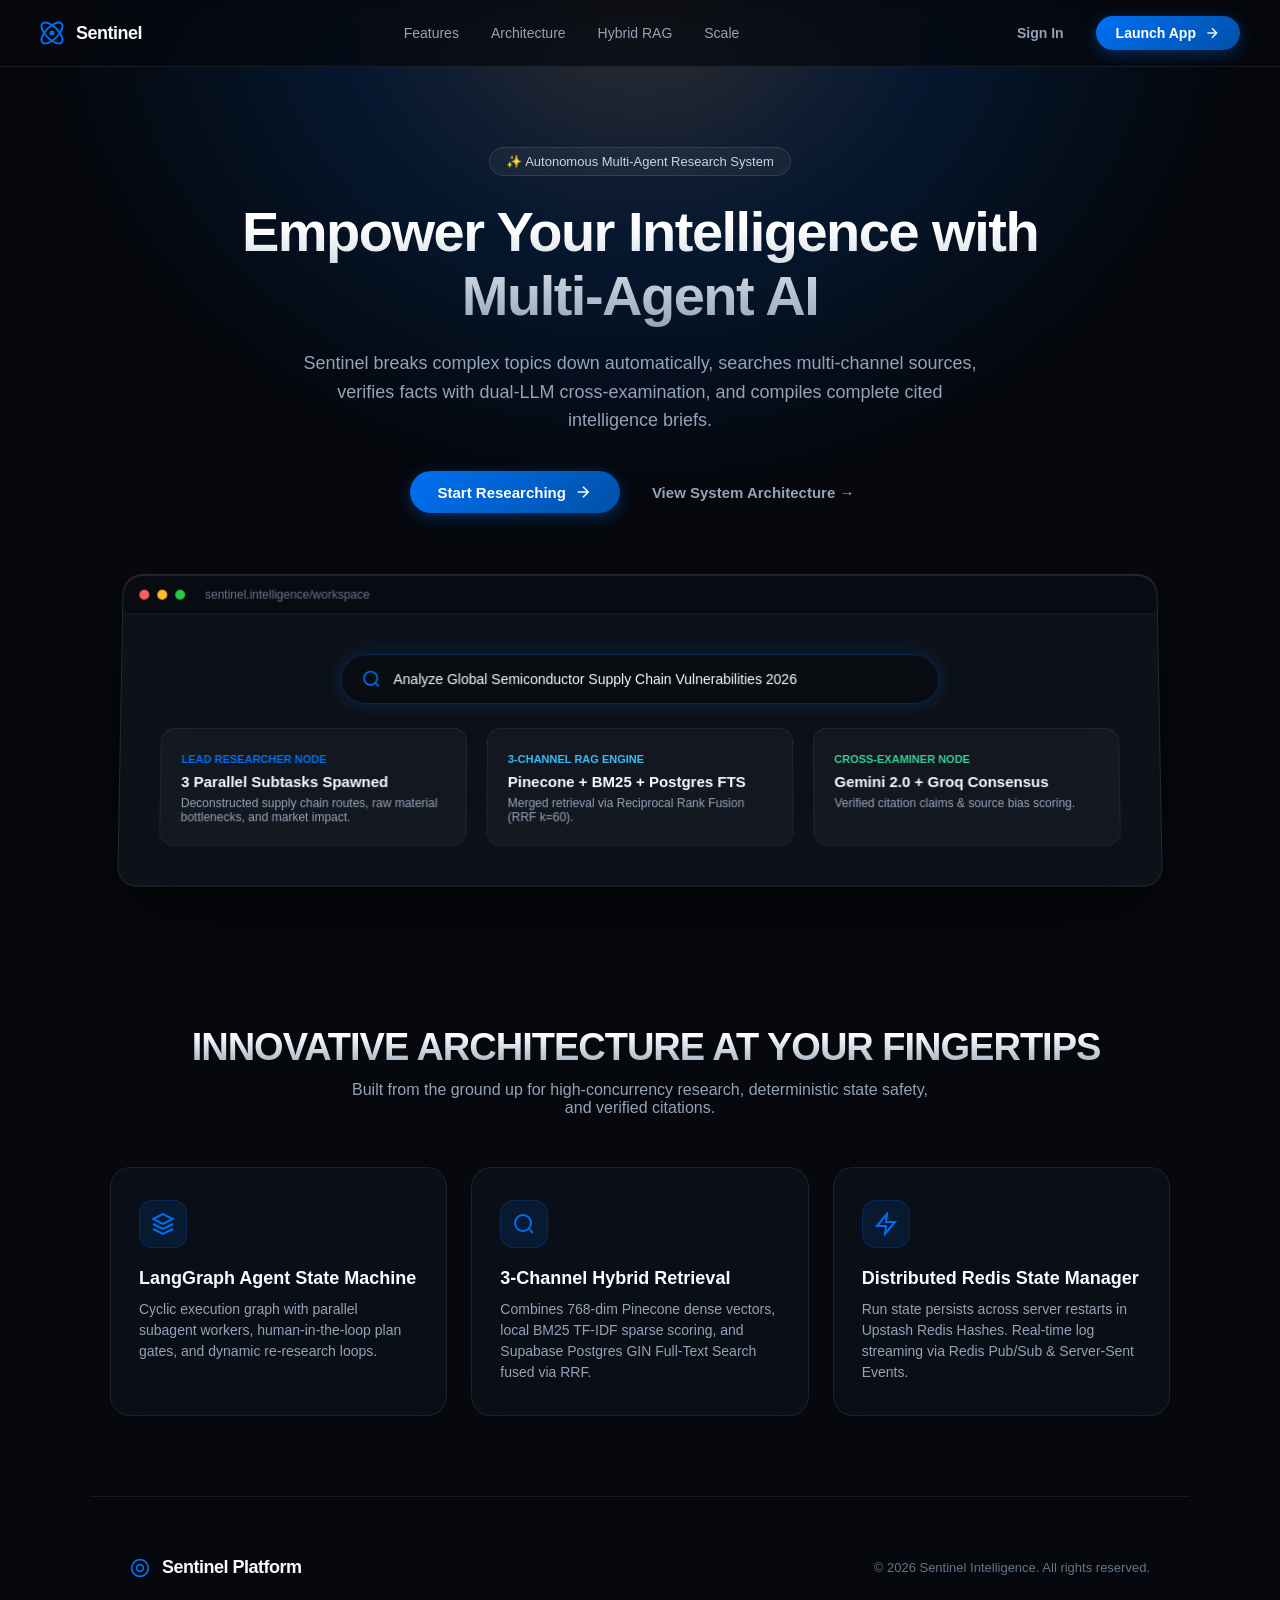
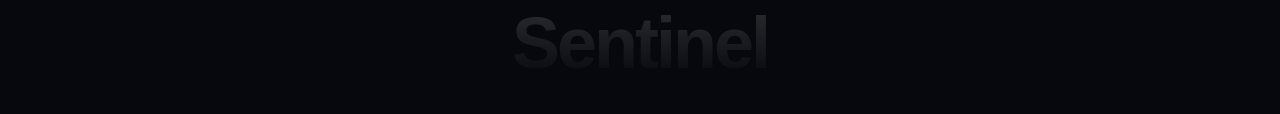
==== src/web/static/landing.html @ db92d1b7 "feat(landing): add separate landing page route /landing, ambient spotlight top beam, smooth metallic" ====
<!DOCTYPE html>
<html lang="en">
<head>
    <meta charset="UTF-8">
    <meta name="viewport" content="width=device-width, initial-scale=1.0">
    <title>Sentinel — Autonomous Multi-Agent Geopolitical Intelligence</title>
    <link rel="stylesheet" href="style.css?v=20">
    <link rel="icon" href="data:image/svg+xml,<svg xmlns=%22http://www.w3.org/2000/svg%22 viewBox=%220 0 100 100%22><text y=%22.9em%22 font-size=%2290%22>🛡️</text></svg>">
    <style>
        /* Landing Page Specific Spotlight & Layout Styles */
        .landing-body {
            overflow-y: auto !important;
            height: auto !important;
            min-height: 100vh;
            position: relative;
            background: #06080d;
        }

        body.light-theme.landing-body {
            background: #f8fafc;
        }

        /* Ambient Top Spotlight Light Beam */
        .top-spotlight {
            position: absolute;
            top: 0;
            left: 50%;
            transform: translateX(-50%);
            width: 100%;
            max-width: 1200px;
            height: 500px;
            background: radial-gradient(ellipse at 50% 0%, rgba(255, 255, 255, 0.16) 0%, rgba(0, 112, 243, 0.15) 35%, rgba(0, 0, 0, 0) 70%);
            pointer-events: none;
            z-index: 1;
            filter: blur(20px);
        }

        body.light-theme .top-spotlight {
            background: radial-gradient(ellipse at 50% 0%, rgba(0, 112, 243, 0.15) 0%, rgba(148, 163, 184, 0.2) 40%, rgba(255, 255, 255, 0) 70%);
        }

        .landing-nav {
            position: sticky;
            top: 0;
            width: 100%;
            z-index: 100;
            backdrop-filter: blur(20px);
            -webkit-backdrop-filter: blur(20px);
            background: rgba(6, 8, 13, 0.7);
            border-bottom: 1px solid rgba(255, 255, 255, 0.08);
            padding: 16px 40px;
            display: flex;
            align-items: center;
            justify-content: space-between;
        }

        body.light-theme .landing-nav {
            background: rgba(248, 250, 252, 0.8);
            border-bottom-color: rgba(226, 232, 240, 0.8);
        }

        .landing-nav-brand {
            display: flex;
            align-items: center;
            gap: 12px;
            text-decoration: none;
            color: #f8fafc;
            font-weight: 700;
            font-size: 18px;
            letter-spacing: -0.5px;
        }

        body.light-theme .landing-nav-brand {
            color: #0f172a;
        }

        .landing-nav-links {
            display: flex;
            align-items: center;
            gap: 32px;
            list-style: none;
        }

        .landing-nav-links a {
            color: #94a3b8;
            text-decoration: none;
            font-size: 14px;
            font-weight: 500;
            transition: color 0.2s ease;
        }

        .landing-nav-links a:hover {
            color: #f8fafc;
        }

        body.light-theme .landing-nav-links a {
            color: #64748b;
        }

        body.light-theme .landing-nav-links a:hover {
            color: #0f172a;
        }

        .landing-nav-actions {
            display: flex;
            align-items: center;
            gap: 16px;
        }

        .nav-btn-secondary {
            background: none;
            border: none;
            color: #94a3b8;
            font-size: 14px;
            font-weight: 600;
            cursor: pointer;
            padding: 8px 16px;
            transition: color 0.2s ease;
            text-decoration: none;
        }

        .nav-btn-secondary:hover {
            color: #ffffff;
        }

        .nav-btn-primary {
            background: linear-gradient(135deg, #0070f3 0%, #0051a8 100%);
            color: #ffffff;
            border: none;
            border-radius: 24px;
            padding: 9px 20px;
            font-size: 14px;
            font-weight: 600;
            cursor: pointer;
            text-decoration: none;
            box-shadow: 0 4px 16px rgba(0, 112, 243, 0.35);
            transition: transform 0.2s ease, box-shadow 0.2s ease;
            display: inline-flex;
            align-items: center;
            gap: 8px;
        }

        .nav-btn-primary:hover {
            transform: translateY(-1px);
            box-shadow: 0 6px 20px rgba(0, 112, 243, 0.45);
        }

        /* Hero Section */
        .hero-section {
            position: relative;
            z-index: 2;
            padding: 80px 20px 60px;
            max-width: 1100px;
            margin: 0 auto;
            text-align: center;
            display: flex;
            flex-direction: column;
            align-items: center;
        }

        .hero-badge {
            display: inline-flex;
            align-items: center;
            gap: 8px;
            padding: 6px 16px;
            border-radius: 20px;
            background: rgba(255, 255, 255, 0.05);
            border: 1px solid rgba(255, 255, 255, 0.1);
            color: #cbd5e1;
            font-size: 13px;
            font-weight: 500;
            margin-bottom: 24px;
            backdrop-filter: blur(10px);
        }

        body.light-theme .hero-badge {
            background: rgba(255, 255, 255, 0.8);
            border-color: rgba(226, 232, 240, 0.8);
            color: #475569;
            box-shadow: 0 4px 12px rgba(0, 0, 0, 0.04);
        }

        /* Smooth Metallic Gradient Heading */
        .hero-title {
            font-size: 56px;
            font-weight: 800;
            line-height: 1.15;
            letter-spacing: -1.5px;
            max-width: 900px;
            margin: 0 0 20px;
            background: linear-gradient(180deg, #FFFFFF 20%, #94A3B8 100%);
            -webkit-background-clip: text;
            -webkit-text-fill-color: transparent;
        }

        body.light-theme .hero-title {
            background: linear-gradient(180deg, #0F172A 0%, #475569 100%);
            -webkit-background-clip: text;
            -webkit-text-fill-color: transparent;
        }

        .hero-subtitle {
            font-size: 18px;
            color: #94a3b8;
            line-height: 1.6;
            max-width: 680px;
            margin: 0 0 36px;
            font-weight: 400;
        }

        body.light-theme .hero-subtitle {
            color: #64748b;
        }

        .hero-cta-group {
            display: flex;
            align-items: center;
            gap: 16px;
            margin-bottom: 60px;
        }

        /* Workspace Preview Container */
        .hero-preview-frame {
            width: 100%;
            max-width: 1040px;
            border-radius: 20px;
            background: rgba(13, 18, 28, 0.85);
            border: 1px solid rgba(255, 255, 255, 0.1);
            backdrop-filter: blur(30px);
            box-shadow: 0 30px 80px rgba(0, 0, 0, 0.8), inset 0 1px 0 rgba(255, 255, 255, 0.15);
            overflow: hidden;
            position: relative;
            transform: perspective(1000px) rotateX(2deg);
            transition: transform 0.5s ease;
        }

        .hero-preview-frame:hover {
            transform: perspective(1000px) rotateX(0deg);
        }

        body.light-theme .hero-preview-frame {
            background: #ffffff;
            border-color: rgba(226, 232, 240, 0.9);
            box-shadow: 0 30px 60px rgba(15, 23, 42, 0.08);
        }

        .frame-header-bar {
            height: 40px;
            background: rgba(0, 0, 0, 0.3);
            border-bottom: 1px solid rgba(255, 255, 255, 0.08);
            display: flex;
            align-items: center;
            padding: 0 16px;
            gap: 8px;
        }

        .frame-dot {
            width: 10px;
            height: 10px;
            border-radius: 50%;
        }
        .dot-red { background: #ff5f56; }
        .dot-yellow { background: #ffbd2e; }
        .dot-green { background: #27c93f; }

        .frame-body {
            padding: 40px;
            display: flex;
            flex-direction: column;
            align-items: center;
            gap: 24px;
        }

        .mockup-grid {
            display: grid;
            grid-template-columns: repeat(auto-fit, minmax(280px, 1fr));
            gap: 20px;
            width: 100%;
        }

        /* Features Section */
        .features-section {
            max-width: 1100px;
            margin: 80px auto;
            padding: 0 20px;
        }

        .section-header {
            text-align: center;
            margin-bottom: 50px;
        }

        .section-title {
            font-size: 38px;
            font-weight: 700;
            letter-spacing: -1px;
            margin-bottom: 12px;
            background: linear-gradient(180deg, #FFFFFF 20%, #94A3B8 100%);
            -webkit-background-clip: text;
            -webkit-text-fill-color: transparent;
        }

        body.light-theme .section-title {
            background: linear-gradient(180deg, #0F172A 0%, #475569 100%);
            -webkit-background-clip: text;
            -webkit-text-fill-color: transparent;
        }

        .section-subtitle {
            font-size: 16px;
            color: #94a3b8;
            max-width: 600px;
            margin: 0 auto;
        }

        body.light-theme .section-subtitle {
            color: #64748b;
        }

        .features-grid {
            display: grid;
            grid-template-columns: repeat(3, 1fr);
            gap: 24px;
        }

        .feature-card {
            background: rgba(13, 18, 28, 0.7);
            border: 1px solid rgba(255, 255, 255, 0.08);
            border-radius: 20px;
            padding: 32px 28px;
            backdrop-filter: blur(20px);
            transition: transform 0.3s ease, border-color 0.3s ease, box-shadow 0.3s ease;
        }

        .feature-card:hover {
            transform: translateY(-4px);
            border-color: rgba(0, 112, 243, 0.3);
            box-shadow: 0 12px 32px rgba(0, 0, 0, 0.4);
        }

        body.light-theme .feature-card {
            background: #ffffff;
            border-color: #e2e8f0;
            box-shadow: 0 8px 24px rgba(15, 23, 42, 0.04);
        }

        body.light-theme .feature-card:hover {
            border-color: #0070f3;
            box-shadow: 0 12px 32px rgba(0, 112, 243, 0.08);
        }

        .feature-icon {
            width: 48px;
            height: 48px;
            border-radius: 14px;
            background: rgba(0, 112, 243, 0.12);
            color: #0070f3;
            display: flex;
            align-items: center;
            justify-content: center;
            margin-bottom: 20px;
            border: 1px solid rgba(0, 112, 243, 0.2);
        }

        .feature-card-title {
            font-size: 18px;
            font-weight: 700;
            color: #f8fafc;
            margin-bottom: 10px;
        }

        body.light-theme .feature-card-title {
            color: #0f172a;
        }

        .feature-card-desc {
            font-size: 14px;
            color: #94a3b8;
            line-height: 1.5;
        }

        body.light-theme .feature-card-desc {
            color: #64748b;
        }

        /* Footer */
        .landing-footer {
            border-top: 1px solid rgba(255, 255, 255, 0.08);
            padding: 60px 40px 30px;
            max-width: 1100px;
            margin: 60px auto 0;
            display: flex;
            flex-direction: column;
            align-items: center;
            gap: 24px;
        }

        body.light-theme .landing-footer {
            border-top-color: #e2e8f0;
        }

        .footer-watermark {
            font-size: 72px;
            font-weight: 900;
            letter-spacing: -3px;
            opacity: 0.15;
            background: linear-gradient(180deg, #FFFFFF 0%, rgba(255, 255, 255, 0) 100%);
            -webkit-background-clip: text;
            -webkit-text-fill-color: transparent;
            user-select: none;
        }

        body.light-theme .footer-watermark {
            background: linear-gradient(180deg, #0F172A 0%, rgba(15, 23, 42, 0) 100%);
            -webkit-background-clip: text;
            -webkit-text-fill-color: transparent;
        }

        @media (max-width: 768px) {
            .landing-nav { padding: 16px 20px; }
            .landing-nav-links { display: none; }
            .hero-title { font-size: 36px; }
            .features-grid { grid-template-columns: 1fr; }
        }
    </style>
</head>
<body class="landing-body">
    <!-- Ambient Overhead Spotlight Beam -->
    <div class="top-spotlight"></div>

    <!-- Navigation Header -->
    <nav class="landing-nav">
        <a href="/landing" class="landing-nav-brand">
            <svg width="24" height="24" viewBox="0 0 24 24" fill="none" stroke="#0070f3" stroke-width="2">
                <ellipse cx="12" cy="12" rx="13.51" ry="6.14" transform="translate(-4.97 12) rotate(-45)"></ellipse>
                <ellipse cx="12" cy="12" rx="6.14" ry="13.51" transform="translate(-4.97 12) rotate(-45)"></ellipse>
                <circle cx="12" cy="12" r="1.5" fill="#0070f3"></circle>
            </svg>
            <span>Sentinel</span>
        </a>

        <ul class="landing-nav-links">
            <li><a href="#features">Features</a></li>
            <li><a href="#architecture">Architecture</a></li>
            <li><a href="#rag">Hybrid RAG</a></li>
            <li><a href="#scaling">Scale</a></li>
        </ul>

        <div class="landing-nav-actions">
            <a href="/app" class="nav-btn-secondary">Sign In</a>
            <a href="/app" class="nav-btn-primary">
                <span>Launch App</span>
                <svg width="16" height="16" viewBox="0 0 24 24" fill="none" stroke="currentColor" stroke-width="2">
                    <line x1="5" y1="12" x2="19" y2="12"></line>
                    <polyline points="12 5 19 12 12 19"></polyline>
                </svg>
            </a>
        </div>
    </nav>

    <!-- Hero Section -->
    <section class="hero-section">
        <div class="hero-badge">
            <span>✨ Autonomous Multi-Agent Research System</span>
        </div>

        <h1 class="hero-title">Empower Your Intelligence with Multi-Agent AI</h1>

        <p class="hero-subtitle">
            Sentinel breaks complex topics down automatically, searches multi-channel sources, verifies facts with dual-LLM cross-examination, and compiles complete cited intelligence briefs.
        </p>

        <div class="hero-cta-group">
            <a href="/app" class="nav-btn-primary" style="padding: 12px 28px; font-size: 15px;">
                <span>Start Researching</span>
                <svg width="18" height="18" viewBox="0 0 24 24" fill="none" stroke="currentColor" stroke-width="2">
                    <line x1="5" y1="12" x2="19" y2="12"></line>
                    <polyline points="12 5 19 12 12 19"></polyline>
                </svg>
            </a>
            <a href="#architecture" class="nav-btn-secondary" style="font-size: 15px;">View System Architecture →</a>
        </div>

        <!-- Product Preview Frame -->
        <div class="hero-preview-frame">
            <div class="frame-header-bar">
                <div class="frame-dot dot-red"></div>
                <div class="frame-dot dot-yellow"></div>
                <div class="frame-dot dot-green"></div>
                <span style="margin-left: 12px; font-size: 12px; color: #64748b;">sentinel.intelligence/workspace</span>
            </div>
            <div class="frame-body">
                <div style="display: flex; align-items: center; gap: 12px; max-width: 600px; width: 100%; padding: 14px 20px; background: rgba(8, 10, 15, 0.8); border: 1px solid rgba(0, 112, 243, 0.3); border-radius: 30px; box-shadow: 0 0 20px rgba(0, 112, 243, 0.2);">
                    <svg width="20" height="20" viewBox="0 0 24 24" fill="none" stroke="#0070f3" stroke-width="2"><circle cx="11" cy="11" r="8"></circle><line x1="21" y1="21" x2="16.65" y2="16.65"></line></svg>
                    <span style="font-size: 14px; color: #f8fafc; font-weight: 500;">Analyze Global Semiconductor Supply Chain Vulnerabilities 2026</span>
                </div>
                <div class="mockup-grid">
                    <div style="padding: 20px; background: rgba(255, 255, 255, 0.03); border: 1px solid rgba(255, 255, 255, 0.06); border-radius: 14px; text-align: left;">
                        <span style="font-size: 11px; color: #0070f3; font-weight: 700; text-transform: uppercase;">Lead Researcher Node</span>
                        <h4 style="font-size: 15px; color: #f8fafc; margin: 6px 0;">3 Parallel Subtasks Spawned</h4>
                        <p style="font-size: 12px; color: #94a3b8; margin: 0;">Deconstructed supply chain routes, raw material bottlenecks, and market impact.</p>
                    </div>
                    <div style="padding: 20px; background: rgba(255, 255, 255, 0.03); border: 1px solid rgba(255, 255, 255, 0.06); border-radius: 14px; text-align: left;">
                        <span style="font-size: 11px; color: #38bdf8; font-weight: 700; text-transform: uppercase;">3-Channel RAG Engine</span>
                        <h4 style="font-size: 15px; color: #f8fafc; margin: 6px 0;">Pinecone + BM25 + Postgres FTS</h4>
                        <p style="font-size: 12px; color: #94a3b8; margin: 0;">Merged retrieval via Reciprocal Rank Fusion (RRF k=60).</p>
                    </div>
                    <div style="padding: 20px; background: rgba(255, 255, 255, 0.03); border: 1px solid rgba(255, 255, 255, 0.06); border-radius: 14px; text-align: left;">
                        <span style="font-size: 11px; color: #34d399; font-weight: 700; text-transform: uppercase;">Cross-Examiner Node</span>
                        <h4 style="font-size: 15px; color: #f8fafc; margin: 6px 0;">Gemini 2.0 + Groq Consensus</h4>
                        <p style="font-size: 12px; color: #94a3b8; margin: 0;">Verified citation claims & source bias scoring.</p>
                    </div>
                </div>
            </div>
        </div>
    </section>

    <!-- Features Section -->
    <section id="features" class="features-section">
        <div class="section-header">
            <h2 class="section-title">Innovative Architecture at Your Fingertips</h2>
            <p class="section-subtitle">Built from the ground up for high-concurrency research, deterministic state safety, and verified citations.</p>
        </div>

        <div class="features-grid">
            <div class="feature-card">
                <div class="feature-icon">
                    <svg width="24" height="24" viewBox="0 0 24 24" fill="none" stroke="currentColor" stroke-width="2"><path d="M12 2L2 7l10 5 10-5-10-5zM2 17l10 5 10-5M2 12l10 5 10-5"></path></svg>
                </div>
                <h3 class="feature-card-title">LangGraph Agent State Machine</h3>
                <p class="feature-card-desc">Cyclic execution graph with parallel subagent workers, human-in-the-loop plan gates, and dynamic re-research loops.</p>
            </div>

            <div class="feature-card">
                <div class="feature-icon">
                    <svg width="24" height="24" viewBox="0 0 24 24" fill="none" stroke="currentColor" stroke-width="2"><circle cx="11" cy="11" r="8"></circle><line x1="21" y1="21" x2="16.65" y2="16.65"></line></svg>
                </div>
                <h3 class="feature-card-title">3-Channel Hybrid Retrieval</h3>
                <p class="feature-card-desc">Combines 768-dim Pinecone dense vectors, local BM25 TF-IDF sparse scoring, and Supabase Postgres GIN Full-Text Search fused via RRF.</p>
            </div>

            <div class="feature-card">
                <div class="feature-icon">
                    <svg width="24" height="24" viewBox="0 0 24 24" fill="none" stroke="currentColor" stroke-width="2"><path d="M13 2L3 14h9l-1 8 10-12h-9l1-8z"></path></svg>
                </div>
                <h3 class="feature-card-title">Distributed Redis State Manager</h3>
                <p class="feature-card-desc">Run state persists across server restarts in Upstash Redis Hashes. Real-time log streaming via Redis Pub/Sub & Server-Sent Events.</p>
            </div>
        </div>
    </section>

    <!-- Footer -->
    <footer class="landing-footer">
        <div style="display: flex; align-items: center; justify-content: space-between; width: 100%;">
            <a href="/landing" class="landing-nav-brand">
                <svg width="20" height="20" viewBox="0 0 24 24" fill="none" stroke="#0070f3" stroke-width="2"><circle cx="12" cy="12" r="10"></circle><circle cx="12" cy="12" r="4"></circle></svg>
                <span>Sentinel Platform</span>
            </a>
            <span style="font-size: 13px; color: #64748b;">© 2026 Sentinel Intelligence. All rights reserved.</span>
        </div>
        <div class="footer-watermark">Sentinel</div>
    </footer>
</body>
</html>
---- src/web/static/style.css ----
@import url('Fonts/WEB/css/quicksand.css');

/* Stark OLED Gemini Deep Research CSS System (Sentinel Blue Theme) */
:root {
    --bg-black: #060911;
    --bg-sidebar: #0b101c;
    --bg-card: rgba(13, 18, 28, 0.85);
    --bg-card-hover: rgba(22, 32, 48, 0.85);
    --bg-panel: rgba(13, 18, 28, 0.85);
    --border-main: rgba(255, 255, 255, 0.08);
    --border-card: rgba(255, 255, 255, 0.08);
    
    --text-primary: #f8fafc;
    --text-secondary: #cbd5e1;
    --text-muted: #8E918F;
    --text-link: #0070f3;
    
    --gemini-blue: #0070f3;
    --gemini-purple: #888888;
    --gemini-red: #ee0000;
    
    --font-sans: 'Inter', -apple-system, BlinkMacSystemFont, "Segoe UI", Roboto, sans-serif;
    --font-quicksand: 'Quicksand-Variable', var(--font-sans);
    --font-mono: 'Fira Code', 'JetBrains Mono', ui-monospace, monospace;
}

body.light-theme {
    --bg-black: #f8fafc;
    --bg-sidebar: #f1f5f9;
    --bg-card: #ffffff;
    --bg-card-hover: #f8fafc;
    --bg-panel: #ffffff;
    --border-main: #e2e8f0;
    --border-card: #e2e8f0;
    
    --text-primary: #0f172a;
    --text-secondary: #334155;
    --text-muted: #64748b;
    --text-link: #0070f3;
    
    --gemini-blue: #0070f3;
    --gemini-purple: #71717a;
    --gemini-red: #ee0000;
}

/* Reset and Hiding Scrollbars */
* {
    box-sizing: border-box;
    margin: 0;
    padding: 0;
}

/* Custom sleek scrollbar style */
::-webkit-scrollbar {
    width: 3px;
    height: 3px;
}
::-webkit-scrollbar-track {
    background: transparent;
}
::-webkit-scrollbar-thumb {
    background: rgba(255, 255, 255, 0.12);
    border-radius: 1.5px;
    transition: background 0.2s ease;
}
::-webkit-scrollbar-thumb:hover {
    background: rgba(255, 255, 255, 0.25);
}

html {
    height: 100%;
    height: -webkit-fill-available;
    margin: 0;
    padding: 0;
}

body {
    background: radial-gradient(circle at 50% 30%, #0b111e 0%, #050811 60%, #020307 100%);
    color: var(--text-primary);
    font-family: var(--font-sans);
    -webkit-font-smoothing: antialiased;
    overflow: hidden;
    height: 100%;
    height: -webkit-fill-available;
    height: 100dvh;
}

body.light-theme {
    background: radial-gradient(circle at 50% 30%, #eff6ff 0%, #dbeafe 100%);
}

/* App Wrapper Grid */
.app-container {
    display: flex;
    width: 100vw;
    width: 100dvw;
    height: 100vh;
    height: 100dvh;
    position: relative;
    background: transparent;
    overflow: hidden;
}

/* ──────────────────────────────────────────────────────── */
/* 1. Sidebar Styles (Left) */
/* ──────────────────────────────────────────────────────── */
.sidebar {
    width: 280px;
    background-color: var(--bg-sidebar);
    border-right: 1px solid var(--border-main);
    display: flex;
    flex-direction: column;
    flex-shrink: 0;
    height: 100%;
    z-index: 105;
    transition: width 0.3s cubic-bezier(0.2, 0.8, 0.2, 1), border-right 0.3s cubic-bezier(0.2, 0.8, 0.2, 1), opacity 0.3s cubic-bezier(0.2, 0.8, 0.2, 1);
}

.sidebar.collapsed {
    width: 68px !important;
    opacity: 1 !important;
    pointer-events: auto !important;
    overflow: visible !important;
}

.sidebar.collapsed .brand-name {
    display: none !important;
}

.sidebar.collapsed #sidebar-close-btn {
    display: none !important;
}

.sidebar.collapsed .sidebar-header {
    justify-content: center;
    padding: 0;
}

.sidebar.collapsed .sidebar-nav {
    margin: auto 0;
    padding: 12px 0;
    align-items: center;
    display: flex;
    flex-direction: column;
    gap: 16px;
}

.sidebar.collapsed .nav-btn {
    width: 40px;
    height: 40px;
    padding: 0;
    justify-content: center;
    border-radius: 50%;
}

.sidebar.collapsed .nav-btn span {
    display: none !important;
}

.sidebar:not(.collapsed) #recents-nav-btn,
.sidebar:not(.collapsed) #researches-nav-btn {
    display: none !important;
}

.sidebar.collapsed .sidebar-recent-wrapper,
.sidebar.collapsed .sidebar-section,
.sidebar.collapsed .recent-section,
.sidebar.collapsed .researches-section,
.sidebar.collapsed .new-notebook-btn {
    display: none !important;
}

.sidebar.collapsed .sidebar-footer {
    flex-direction: column;
    gap: 16px;
    padding: 16px 0;
    align-items: center;
}

.sidebar.collapsed .user-profile .username {
    display: none !important;
}

.sidebar.collapsed .user-profile {
    justify-content: center;
}

.sidebar-header {
    height: 60px;
    padding: 0 16px;
    display: flex;
    align-items: center;
    justify-content: space-between;
    flex-shrink: 0;
}

.brand {
    display: flex;
    align-items: center;
    gap: 10px;
}

/* Sidebar toggle logo-swapping in collapsed state */
.brand-logo-container {
    position: relative;
    width: 28px;
    height: 28px;
    display: flex;
    align-items: center;
    justify-content: center;
    cursor: pointer;
    border-radius: 6px;
    transition: all 0.2s ease;
}

.brand-logo-container .sidebar-toggle-icon {
    position: absolute;
    opacity: 0;
    transition: opacity 0.2s ease;
    color: var(--text-muted);
}

.brand-logo-container:hover {
    background-color: var(--bg-card-hover);
}

/* Hover effect to show the toggle icon on hover in collapsed mode */
.sidebar.collapsed .brand-logo-container:hover .brand-logo {
    opacity: 0;
}
.sidebar.collapsed .brand-logo-container:hover .sidebar-toggle-icon {
    opacity: 1;
    color: var(--text-primary);
}

/* Hide toggle icon in expanded mode by default */
.sidebar:not(.collapsed) .sidebar-toggle-icon {
    display: none;
}

.brand-star {
    animation: star-glow 4s ease-in-out infinite;
}

@keyframes star-glow {
    0%, 100% { opacity: 0.8; transform: scale(1); }
    50% { opacity: 1; transform: scale(1.1); }
}

.brand-name {
    font-size: 18px;
    font-weight: 500;
    color: var(--text-primary);
    letter-spacing: -0.5px;
}

.logo-badge {
    font-family: var(--font-mono);
    font-size: 9px;
    background-color: #222;
    color: var(--text-muted);
    padding: 1px 4px;
    border-radius: 4px;
    margin-left: 4px;
}

.icon-btn {
    background: transparent;
    border: none;
    color: var(--text-muted);
    cursor: pointer;
    width: 32px;
    height: 32px;
    border-radius: 50%;
    display: flex;
    align-items: center;
    justify-content: center;
    transition: all 0.2s;
}

.icon-btn:hover {
    color: var(--text-primary);
    background-color: var(--bg-card-hover);
}

.sidebar-nav {
    padding: 12px 8px;
    display: flex;
    flex-direction: column;
    gap: 4px;
    flex-shrink: 0;
}

.nav-btn {
    display: flex;
    align-items: center;
    gap: 12px;
    padding: 10px 14px;
    border-radius: 8px;
    background: transparent;
    border: 1px solid transparent;
    color: var(--text-secondary);
    font-family: var(--font-sans);
    font-size: 15px;
    font-weight: 500;
    cursor: pointer;
    width: 100%;
    text-align: left;
    transition: all 0.2s ease;
}

.nav-btn:hover {
    background-color: var(--bg-card-hover);
    color: var(--text-primary);
}

.nav-btn.active {
    background-color: var(--bg-card);
    /* border: 1px solid var(--border-card); */
    color: var(--text-primary);
}

#new-research-nav:hover {
    background-color: var(--bg-card-hover);
}

.sidebar-recent-wrapper {
    position: relative;
    flex-grow: 1;
    display: flex;
    flex-direction: column;
    min-height: 0;
}

.recent-top-gradient {
    position: absolute;
    top: 0;
    left: 0;
    right: 0;
    height: 15px;
    background: linear-gradient(180deg, var(--bg-sidebar) 0%, transparent 100%);
    pointer-events: none;
    z-index: 10;
}

.recent-bottom-gradient {
    position: absolute;
    bottom: 0;
    left: 0;
    right: 0;
    height: 15px;
    background: linear-gradient(0deg, var(--bg-sidebar) 0%, transparent 100%);
    pointer-events: none;
    z-index: 10;
}

.sidebar-section {
    flex-grow: 1;
    overflow-y: auto;
    padding: 16px 8px;
    display: flex;
    flex-direction: column;
}

.section-title {
    font-size: 12px;
    font-weight: 500;
    color: var(--text-muted);
    padding-left: 12px;
    margin-bottom: 8px;
    text-transform: uppercase;
    letter-spacing: 0.5px;
}

.recent-list {
    display: flex;
    flex-direction: column;
    gap: 3px;
}

.recent-item {
    padding: 6px 12px;
    border-radius: 8px;
    font-size: 14px;
    color: var(--text-secondary);
    cursor: pointer;
    display: flex;
    align-items: center;
    justify-content: space-between;
    gap: 8px;
    transition: all 0.2s;
    position: relative;
}

.recent-item:hover {
    background-color: var(--bg-card-hover) !important;
    color: var(--text-primary);
}

.recent-item.active {
    background-color: var(--bg-card-hover) !important;
    color: var(--text-primary);
}

.recent-item.active::before {
    content: '';
    position: absolute;
    left: 0;
    top: 6px;
    bottom: 6px;
    width: 3px;
    background-color: var(--gemini-blue);
    border-radius: 0 2px 2px 0;
}

.recent-item-title {
    flex-grow: 1;
    white-space: nowrap;
    overflow: hidden;
    text-overflow: ellipsis;
}

.recent-options-wrapper {
    position: relative;
    display: flex;
    align-items: center;
    flex-shrink: 0;
}

.recent-options-btn {
    background: transparent;
    border: none;
    color: var(--text-muted);
    cursor: pointer;
    width: 20px;
    height: 20px;
    border-radius: 4px;
    display: flex;
    align-items: center;
    justify-content: center;
    opacity: 0;
    transition: all 0.2s;
    padding: 0;
}

.recent-item:hover .recent-options-btn,
.recent-options-btn.active {
    opacity: 1;
}

.recent-options-btn:hover {
    color: var(--text-primary);
    background-color: var(--bg-card-hover);
}

.recent-options-menu {
    position: absolute;
    top: 100%;
    right: 0;
    margin-top: 4px;
    background-color: var(--bg-sidebar);
    border: 1px solid var(--border-card);
    border-radius: 6px;
    width: 110px;
    z-index: 180;
    box-shadow: 0 5px 15px rgba(0,0,0,0.3);
    display: flex;
    flex-direction: column;
    padding: 4px 0;
}

.recent-options-menu.hidden {
    display: none !important;
}

.recent-options-item {
    padding: 6px 10px;
    font-size: 12px;
    color: var(--text-secondary);
    cursor: pointer;
    display: flex;
    align-items: center;
    gap: 6px;
    font-family: var(--font-sans);
    transition: all 0.15s ease;
}

.recent-options-item:hover {
    background-color: var(--bg-card-hover);
    color: var(--text-primary);
}

.recent-options-item.delete-opt {
    color: #e2566c;
}

.recent-options-item.delete-opt:hover {
    background-color: rgba(226, 86, 108, 0.1);
    color: #e2566c;
}

.recent-item.loading {
    color: var(--text-muted);
    font-style: italic;
    cursor: default;
}

.recent-item.loading:hover {
    background: transparent;
}

.sidebar-footer {
    padding: 12px;
    border-top: 1px solid var(--border-main);
    display: flex;
    align-items: center;
    justify-content: space-between;
    background-color: transparent;
    flex-shrink: 0;
}

.user-profile {
    display: flex;
    align-items: center;
    gap: 10px;
}

.avatar {
    width: 32px;
    height: 32px;
    border-radius: 50%;
    background: var(--bg-card-hover);
    border: 1px solid var(--border-card);
    color: var(--text-primary);
    font-weight: 600;
    font-size: 12px;
    display: flex;
    align-items: center;
    justify-content: center;
}

.username {
    font-size: 13px;
    font-weight: 500;
    color: var(--text-primary);
}

/* ──────────────────────────────────────────────────────── */
/* 2. Main Chat Workspace Area */
/* ──────────────────────────────────────────────────────── */
.chat-area {
    flex-grow: 1;
    display: flex;
    flex-direction: column;
    height: 100%;
    position: relative;
    background-color: var(--bg-app);
    min-width: 0;
}

.chat-top-gradient {
    position: absolute;
    top: 0;
    left: 0;
    right: 0;
    height: 45px;
    background: linear-gradient(180deg, var(--bg-app) 0%, transparent 100%);
    pointer-events: none;
    z-index: 10;
}

.chat-header {
    display: none !important;
}

.btn-upgrade {
    background: var(--bg-card);
    border: 1px solid var(--border-card);
    color: var(--text-primary);
    border-radius: 16px;
    padding: 6px 14px;
    font-size: 12px;
    font-weight: 600;
    cursor: pointer;
    transition: ease-in-out 0.1s;
    will-change: auto;
}

.btn-upgrade:hover {
    opacity: 0.8;
    /* background: #1b1b1c; */
    border: 2px solid #1c1e20;
}

/* Messages Stream */
.chat-messages {
    flex-grow: 1;
    min-height: 0;
    overflow-y: auto;
    padding: 60px 40px 220px 40px;
    display: flex;
    flex-direction: column;
    gap: 24px;
    min-width: 0;
    width: 100%;
    transition: padding 0.3s cubic-bezier(0.16, 1, 0.3, 1);
}

/* Responsive workspace padding based on open/collapsed panels */
.sidebar.collapsed ~ .chat-area .chat-messages {
    padding: 60px 10% 220px 10%;
}
.chat-area:has(~ .research-viewer.collapsed) .chat-messages {
    padding: 60px 10% 220px 10%;
}
.sidebar.collapsed ~ .chat-area:has(~ .research-viewer.collapsed) .chat-messages {
    padding: 60px 18% 220px 18%;
}

/* Welcome Screen with spinner */
.welcome-screen {
    flex-grow: 1;
    display: flex;
    align-items: center;
    justify-content: center;
    color: var(--text-muted);
}

.welcome-spinner {
    display: flex;
    flex-direction: column;
    align-items: center;
    gap: 16px;
}

.pulse-ring {
    width: 60px;
    height: 60px;
    border-radius: 50%;
    background: rgba(78, 136, 245, 0.1);
    border: 2px solid var(--gemini-blue);
    position: relative;
    animation: pulse 1.8s infinite ease-in-out;
}

@keyframes pulse {
    0% { transform: scale(0.9); opacity: 0.6; }
    50% { transform: scale(1.1); opacity: 1; box-shadow: 0 0 15px rgba(78, 136, 245, 0.3); }
    100% { transform: scale(0.9); opacity: 0.6; }
}

.pulse-text {
    font-size: 14px;
    font-family: var(--font-mono);
    color: var(--text-secondary);
}

/* Three-dot Pulse Loader & Stream Cursor */
.typing-indicator {
    display: flex;
    align-items: center;
    gap: 6px;
    padding: 8px 12px;
}

.typing-indicator span {
    width: 8px;
    height: 8px;
    background-color: var(--gemini-blue);
    border-radius: 50%;
    animation: typingBounce 1.4s infinite ease-in-out both;
}

.typing-indicator span:nth-child(1) {
    animation-delay: -0.32s;
}

.typing-indicator span:nth-child(2) {
    animation-delay: -0.16s;
}

@keyframes typingBounce {
    0%, 80%, 100% { 
        transform: scale(0);
        opacity: 0.3;
    } 
    40% { 
        transform: scale(1.0);
        opacity: 1;
    }
}

.message-text.streaming > :last-child::after,
.message-text.streaming:empty::after {
    content: '';
    display: inline-block;
    width: 8px;
    height: 8px;
    background-color: var(--gemini-blue);
    border-radius: 50%;
    margin-left: 6px;
    animation: streamCursorBlink 0.8s infinite alternate;
    vertical-align: middle;
}

@keyframes streamCursorBlink {
    0% { opacity: 0.2; }
    100% { opacity: 1; }
}

/* Premium Markdown Elements styling */
.message-text blockquote {
    border-left: 3px solid var(--gemini-blue);
    padding-left: 12px;
    color: var(--text-secondary);
    margin: 8px 0;
    font-style: italic;
}

.message-text table {
    width: 100%;
    border-collapse: collapse;
    margin: 12px 0;
    font-size: 14px;
}

.message-text th, .message-text td {
    border: 1px solid var(--border-card);
    padding: 8px 12px;
    text-align: left;
}

.message-text th {
    background-color: rgba(255, 255, 255, 0.04);
    font-weight: 600;
}

.active-chat-content {
    display: flex;
    flex-direction: column;
    gap: 24px;
    min-width: 0;
    width: 100%;
}

/* Message Styles */
@keyframes slideUpFade {
    from {
        opacity: 0;
        transform: translateY(12px);
    }
    to {
        opacity: 1;
        transform: translateY(0);
    }
}

.message {
    display: flex;
    gap: 16px;
    max-width: 85%;
    min-width: 0;
    animation: slideUpFade 0.3s cubic-bezier(0.16, 1, 0.3, 1) forwards;
}

.message.user-message {
    align-self: flex-end;
}

.message-bubble {
    background-color: var(--bg-card);
    border: 1px solid var(--border-card);
    border-radius: 20px;
    padding: 12px 18px;
    color: var(--text-primary);
    font-family: var(--font-quicksand);
    font-weight: 500;
    font-size: 16px;
    line-height: 1.5;
}

.avatar-star {
    width: 32px;
    height: 32px;
    border-radius: 50%;
    background-color: #1E1E22;
    display: flex;
    align-items: center;
    justify-content: center;
    color: var(--gemini-blue);
    font-size: 18px;
    flex-shrink: 0;
}

.message-content {
    display: flex;
    flex-direction: column;
    gap: 12px;
    min-width: 0;
    max-width: 100%;
    overflow-wrap: break-word;
    word-break: break-word;
}

.message-text {
    font-family: var(--font-quicksand);
    font-weight: 500;
    font-size: 16px;
    line-height: 1.6;
    color: var(--text-primary);
    overflow-wrap: break-word;
    word-break: break-word;
    max-width: 100%;
}

.message-text p {
    margin-bottom: 12px;
    overflow-wrap: break-word;
    word-break: break-word;
}

.message-text p:last-child {
    margin-bottom: 0;
}

.message-text ul, .message-text ol {
    margin-bottom: 12px;
    padding-left: 20px;
}

.message-text li {
    margin-bottom: 6px;
    overflow-wrap: break-word;
    word-break: break-word;
}

.message-text a, .viewer-body a, .research-viewer a, .chat-history-container a {
    color: var(--text-link);
    text-decoration: none;
    overflow-wrap: break-word;
    word-break: break-all;
    word-wrap: break-word;
    max-width: 100%;
}

.message-text a:hover, .viewer-body a:hover, .research-viewer a:hover, .chat-history-container a:hover {
    text-decoration: underline;
}

.message-text h1, .message-text h2, .message-text h3, .message-text h4 {
    margin-top: 16px;
    margin-bottom: 8px;
    color: var(--text-primary);
    font-weight: 600;
}

.message-text pre {
    background-color: var(--bg-card);
    border: 1px solid var(--border-card);
    border-radius: 8px;
    padding: 12px;
    overflow-x: auto;
    margin-bottom: 12px;
}

.message-text code {
    font-family: var(--font-mono);
    font-size: 13.5px;
    background-color: rgba(255, 255, 255, 0.05);
    padding: 2px 4px;
    border-radius: 4px;
}

.message-text pre code {
    background-color: transparent;
    padding: 0;
    border-radius: 0;
}

.message-intro-text {
    font-size: 15px;
    color: var(--text-secondary);
    line-height: 1.5;
}

/* Plan Card layout inside messages */
.plan-card {
    background-color: var(--bg-card);
    border: 1px solid var(--border-card);
    border-radius: 16px;
    padding: 20px;
    width: 100%;
    max-width: 800px;
    display: flex;
    flex-direction: column;
    gap: 16px;
}

.plan-card-header h4 {
    font-size: 17px;
    font-weight: 600;
    color: var(--text-primary);
}

.plan-steps {
    display: flex;
    flex-direction: column;
    gap: 16px;
    position: relative;
}

.plan-step {
    display: flex;
    gap: 14px;
    position: relative;
}

.step-icon {
    width: 24px;
    height: 24px;
    border-radius: 50%;
    background-color: #1E1E22;
    display: flex;
    align-items: center;
    justify-content: center;
    color: var(--text-muted);
    flex-shrink: 0;
    z-index: 2;
    transition: all 0.3s;
}

.plan-step.active .step-icon {
    background-color: rgba(78, 136, 245, 0.1);
    color: var(--gemini-blue);
}

.step-info {
    display: flex;
    flex-direction: column;
    gap: 4px;
}

.step-title-text {
    font-size: 15px;
    font-weight: 500;
    color: var(--text-secondary);
}

.plan-step.active .step-title-text {
    color: var(--text-primary);
}

.step-bullets {
    display: flex;
    flex-direction: column;
    gap: 6px;
    margin-top: 4px;
}

.bullet-item {
    font-size: 14px;
    color: var(--text-muted);
    line-height: 1.4;
    padding-left: 8px;
    border-left: 2px solid var(--border-card);
}

.step-more {
    font-size: 12px;
    color: var(--text-link);
    cursor: pointer;
    font-weight: 500;
    margin-top: 2px;
}

.plan-actions {
    display: flex;
    gap: 12px;
    margin-top: 8px;
}

.btn-card-primary, .btn-card-secondary {
    flex: 1;
    padding: 8px 16px;
    border-radius: 18px;
    font-size: 13px;
    font-weight: 600;
    cursor: pointer;
    transition: all 0.2s;
    text-align: center;
}

.btn-card-primary {
    background-color: var(--text-primary);
    color: var(--bg-black);
    border: none;
}

.btn-card-primary:hover {
    background-color: #ffffff;
}

.btn-card-secondary {
    background-color: transparent;
    color: var(--text-secondary);
    border: 1px solid var(--border-card);
}

.btn-card-secondary:hover {
    background-color: rgba(255, 255, 255, 0.05);
    color: var(--text-primary);
}

/* ──────────────────────────────────────────────────────── */
/* 3. Floating Bottom Input Card Styles */
/* ──────────────────────────────────────────────────────── */
.input-container-outer {
    position: absolute;
    bottom: 0;
    left: 0;
    right: 0;
    padding: 0 40px 24px 40px;
    background: linear-gradient(180deg, transparent 0%, var(--bg-app) 40%);
    display: flex;
    flex-direction: column;
    align-items: center;
    gap: 10px;
    transition: padding 0.3s cubic-bezier(0.16, 1, 0.3, 1);
}

/* Responsive input container padding based on open/collapsed panels */
.sidebar.collapsed ~ .chat-area .input-container-outer {
    padding: 0 10% 24px 10%;
}
.chat-area:has(~ .research-viewer.collapsed) .input-container-outer {
    padding: 0 10% 24px 10%;
}
.sidebar.collapsed ~ .chat-area:has(~ .research-viewer.collapsed) .input-container-outer {
    padding: 0 18% 24px 18%;
}

.input-card {
    background-color: var(--bg-card);
    border: 1px solid var(--border-card);
    border-radius: 28px;
    width: 100%;
    max-width: 720px;
    padding: 16px 20px 12px 20px;
    display: flex;
    flex-direction: column;
    gap: 12px;
    box-shadow: 0 6px 10px rgba(0,0,0,0.1);
    transition: border-color 0.2s;
}

.input-card:focus-within {
    border-color: #444;
}

.input-card textarea {
    background: transparent;
    border: none;
    outline: none;
    color: var(--text-primary);
    font-family: var(--font-quicksand);
    font-weight: 500;
    font-size: 17px;
    resize: none;
    width: 100%;
    line-height: 1.4;
    overflow-y: hidden;
}

.input-card textarea::placeholder {
    color: var(--text-muted);
}

.input-card-row {
    display: flex;
    align-items: center;
    justify-content: space-between;
}

.input-row-left {
    display: flex;
    align-items: center;
    gap: 12px;
}

.badge-deep-research {
    background-color: var(--bg-card-hover);
    color: var(--text-muted);
    border: 1px solid var(--border-card);
    border-radius: 18px;
    padding: 6px 12px;
    display: flex;
    align-items: center;
    gap: 6px;
    font-size: 12px;
    font-weight: 600;
    cursor: pointer;
    font-family: var(--font-sans);
    transition: all 0.2s ease;
}

.badge-deep-research:hover {
    background-color: var(--bg-card-hover);
    color: var(--text-primary);
}

.badge-deep-research.active {
    background-color: rgba(78, 136, 245, 0.1);
    color: var(--gemini-blue);
    border-color: rgba(78, 136, 245, 0.3);
}

.badge-deep-research.active:hover {
    background-color: rgba(78, 136, 245, 0.15);
    border-color: var(--gemini-blue);
}

.dropdown-wrapper select {
    background-color: var(--bg-card-hover);
    color: var(--text-secondary);
    border: 1px solid var(--border-card);
    outline: none;
    border-radius: 12px;
    padding: 4px 10px;
    font-size: 12px;
    font-weight: 500;
    font-family: var(--font-sans);
    cursor: pointer;
}

.dropdown-wrapper select:hover {
    color: var(--text-primary);
}

body.light-theme .dropdown-wrapper select option {
    background-color: var(--bg-black);
    color: var(--text-primary);
}

body.light-theme .send-btn {
    background-color: #111111;
    color: #ffffff;
}

.input-row-right {
    display: flex;
    align-items: center;
}

.send-btn {
    background-color: #FFFFFF;
    color: var(--bg-black);
    border: none;
    border-radius: 50%;
    width: 32px;
    height: 32px;
    display: flex;
    align-items: center;
    justify-content: center;
    cursor: pointer;
    transition: opacity 0.2s;
}

.send-btn:hover {
    opacity: 0.9;
}

.stop-btn {
    background-color: #E2566C;
    color: white;
    border: none;
    border-radius: 50%;
    width: 32px;
    height: 32px;
    display: flex;
    align-items: center;
    justify-content: center;
    cursor: pointer;
    transition: background-color 0.2s;
}

.stop-btn:hover {
    background-color: #c93b51;
}

.stop-square {
    width: 10px;
    height: 10px;
    background-color: white;
    border-radius: 1px;
}

.input-card-bottom {
    display: flex;
    gap: 8px;
    border-top: 1px solid var(--border-main);
    padding-top: 8px;
}

.sources-pill-btn, .files-pill-btn {
    background-color: var(--bg-card-hover);
    color: var(--text-secondary);
    border: 1px solid var(--border-card);
    border-radius: 16px;
    padding: 6px 12px;
    font-size: 12px;
    font-weight: 500;
    cursor: pointer;
    display: flex;
    align-items: center;
    gap: 6px;
    transition: all 0.2s;
}

.sources-pill-btn:hover, .files-pill-btn:hover {
    background-color: var(--border-card);
    color: var(--text-primary);
}

.disclaimer-text {
    font-size: 11px;
    color: var(--text-muted);
}

/* ──────────────────────────────────────────────────────── */
/* 4. Research Viewer Side Panel (Right) */
/* ──────────────────────────────────────────────────────── */
.research-viewer {
    width: 50%;
    max-width: 50%;
    height: 100%;
    background-color: var(--bg-panel);
    border-left: 1px solid var(--border-main);
    display: flex;
    flex-direction: column;
    position: relative;
    z-index: 10;
    transition: width 0.35s cubic-bezier(0.2, 0.8, 0.2, 1), max-width 0.35s cubic-bezier(0.2, 0.8, 0.2, 1), border-color 0.35s ease;
    flex-shrink: 0;
    min-width: 0;
}

.research-viewer.collapsed {
    width: 0;
    max-width: 0;
    overflow: hidden;
    border-left-color: transparent;
    pointer-events: none;
}

.viewer-header {
    height: 52px;
    min-height: 52px;
    padding: 0 20px;
    border-bottom: 1px solid var(--border-main);
    display: flex;
    align-items: center;
    justify-content: space-between;
    flex-shrink: 0;
}

.viewer-header h3 {
    font-size: 16px;
    font-weight: 600;
    color: var(--text-primary);
    white-space: nowrap;
    overflow: hidden;
    text-overflow: ellipsis;
    max-width: 50%;
}

.viewer-controls {
    display: flex;
    align-items: center;
    gap: 12px;
}

/* Contents & Viewer Control Dropdown Styles */
.contents-dropdown-wrapper, .thinking-dropdown-wrapper, .export-dropdown-wrapper, .create-dropdown-wrapper {
    position: relative;
}

.contents-dropdown-btn, .thinking-dropdown-btn, .viewer-control-btn {
    background-color: var(--bg-card);
    color: var(--text-secondary);
    border: 1px solid var(--border-card);
    border-radius: 16px;
    padding: 6px 14px;
    font-size: 13px;
    font-weight: 500;
    cursor: pointer;
    display: flex;
    align-items: center;
    gap: 6px;
    font-family: var(--font-sans);
    transition: all 0.2s ease;
}

.contents-dropdown-btn:hover, .thinking-dropdown-btn:hover, .viewer-control-btn:hover {
    background-color: var(--bg-card-hover);
    color: var(--text-primary);
    border-color: var(--text-muted);
}

.create-btn {
    background-color: var(--text-link);
    color: #ffffff;
    border: none;
    border-radius: 16px;
    padding: 6px 14px;
    font-size: 13px;
    font-weight: 600;
    cursor: pointer;
    display: flex;
    align-items: center;
    gap: 6px;
    font-family: var(--font-sans);
    transition: all 0.2s ease;
}

.create-btn:hover {
    background-color: #005cc5;
    box-shadow: 0 0 10px rgba(0, 112, 243, 0.3);
}


/* Resizer default state */
.pane-resizer {
    display: none;
}

/* Dropdown Menus */
.contents-menu, .export-menu, .create-menu {
    position: absolute;
    top: 100%;
    right: 0;
    margin-top: 6px;
    background-color: var(--bg-sidebar);
    border: 1px solid var(--border-card);
    border-radius: 8px;
    width: 220px;
    z-index: 150;
    box-shadow: 0 10px 25px rgba(0,0,0,0.4);
    display: flex;
    flex-direction: column;
    padding: 6px 0;
}

.contents-menu {
    width: 520px;
    max-height: 600px;
    overflow-y: auto;
    padding: 12px 0;
}

.contents-item, .dropdown-item {
    padding: 8px 16px;
    font-size: 13px;
    line-height: 1.4;
    color: var(--text-secondary);
    cursor: pointer;
    transition: all 0.15s ease;
    text-align: left;
    white-space: nowrap;
    overflow: hidden;
    text-overflow: ellipsis;
    flex-shrink: 0;
    font-family: var(--font-sans);
    display: flex;
    align-items: center;
    gap: 8px;
}

.contents-item {
    padding: 14px 28px;
    white-space: normal;
    overflow: visible;
    text-overflow: clip;
    word-break: break-word;
    text-align: justify;
    text-justify: auto;
}

.contents-item:hover, .dropdown-item:hover {
    background-color: var(--bg-card-hover);
    color: var(--text-primary);
}

.contents-item.level-h1 {
    padding-left: 28px;
}

.contents-item.level-h2 {
    padding-left: 46px;
}

.contents-item.level-h3 {
    padding-left: 64px;
}

.close-viewer-btn {
    font-size: 24px;
    background: transparent;
    border: none;
    color: var(--text-muted);
    cursor: pointer;
    width: 28px;
    height: 28px;
    display: flex;
    align-items: center;
    justify-content: center;
}

.close-viewer-btn:hover {
    color: var(--text-primary);
}

.viewer-body {
    flex-grow: 1;
    overflow-y: auto;
    overflow-x: hidden;
    padding: 24px;
    display: flex;
    flex-direction: column;
    gap: 24px;
    min-width: 0;
    max-width: 100%;
    overflow-wrap: break-word;
    word-break: break-word;
}

/* Thinking log details stream */
.thinking-area {
    display: flex;
    flex-direction: column;
    gap: 12px;
}

.thinking-logs {
    display: flex;
    flex-direction: column;
    gap: 10px;
}

.thinking-node-header {
    display: flex;
    align-items: center;
    gap: 8px;
    font-size: 14px;
    font-weight: 600;
    color: var(--text-primary);
}

.thinking-node-icon {
    color: var(--gemini-blue);
    font-size: 16px;
}

.thinking-node-desc {
    font-size: 13.5px;
    color: var(--text-muted);
    font-style: italic;
    line-height: 1.5;
    padding-left: 24px;
}

/* Skeleton Loading Styling */
.skeleton-loader {
    display: flex;
    flex-direction: column;
    gap: 8px;
}

.skeleton-line {
    height: 12px;
    background-color: #1A1A1E;
    border-radius: 6px;
    width: 100%;
    animation: skeleton-pulse 1.5s infinite ease-in-out;
}

.skeleton-line:nth-child(2) { width: 90%; }
.skeleton-line:nth-child(3) { width: 75%; }

@keyframes skeleton-pulse {
    0% { opacity: 0.5; }
    50% { opacity: 1; }
    100% { opacity: 0.5; }
}

/* Sources grid styling */
.sources-panel {
    border-top: 1px solid var(--border-main);
    padding-top: 16px;
    margin-top: 16px;
    display: flex;
    flex-direction: column;
    gap: 12px;
}

.sources-search-container {
    display: flex;
    align-items: flex-start;
    gap: 16px;
    width: 100%;
}

.search-engine-icon {
    flex-shrink: 0;
    margin-top: 2px;
    display: flex;
    align-items: center;
    justify-content: center;
    width: 24px;
    height: 24px;
    background-color: var(--bg-card);
    border-radius: 6px;
    border: 1px solid var(--border-card);
}

.sources-grid {
    flex-grow: 1;
    display: grid;
    grid-template-columns: repeat(3, 1fr);
    gap: 8px 16px;
}

.source-card {
    display: flex;
    align-items: center;
    gap: 6px;
    cursor: pointer;
    padding: 4px 6px;
    border-radius: 4px;
    transition: background-color 0.15s;
    min-width: 0;
}

.source-card:hover {
    background-color: var(--bg-card-hover);
}

.source-favicon {
    width: 14px;
    height: 14px;
    border-radius: 2px;
    flex-shrink: 0;
}

.source-details {
    display: flex;
    flex-direction: row;
    align-items: center;
    gap: 6px;
    overflow: hidden;
    width: 100%;
}

.source-title {
    font-size: 12px;
    color: var(--text-muted);
    white-space: nowrap;
    overflow: hidden;
    text-overflow: ellipsis;
    flex-grow: 1;
}

.source-domain {
    font-size: 12.5px;
    font-weight: 500;
    color: var(--text-primary);
    white-space: nowrap;
    overflow: hidden;
    text-overflow: ellipsis;
    flex-shrink: 0;
    max-width: 90px;
}

/* Skeletons */
.sources-skeleton-item {
    display: flex;
    align-items: center;
    gap: 6px;
    padding: 4px 6px;
}

.skeleton-favicon {
    width: 14px;
    height: 14px;
    border-radius: 50%;
    background-color: var(--border-card);
    animation: skeleton-pulse 1.5s infinite ease-in-out;
}

.skeleton-text {
    height: 12px;
    width: 80px;
    border-radius: 3px;
    background-color: var(--border-card);
    animation: skeleton-pulse 1.5s infinite ease-in-out;
}

/* Rendered Report Styles */
.report-content {
    padding-top: 24px;
    font-family: var(--font-quicksand);
    font-weight: 600;
    font-size: 16px;
    line-height: 1.6;
    color: var(--text-secondary);
    /* color: #c3c7c3; */
}

.report-content h1 {
    font-size: 28px;
    font-weight: 600;
    color: var(--text-primary);
    margin-bottom: 18px;
    letter-spacing: -0.6px;
}

.report-content h2 {
    font-size: 22px;
    font-weight: 600;
    color: var(--text-primary);
    margin-top: 28px;
    margin-bottom: 12px;
    letter-spacing: -0.4px;
}

.report-content h3 {
    font-size: 18px;
    font-weight: 600;
    color: var(--text-primary);
    margin-top: 20px;
    margin-bottom: 8px;
}

.report-content p {
    margin-bottom: 16px;
}

.report-content ul, .report-content ol {
    margin-bottom: 16px;
    padding-left: 20px;
}

.report-content li {
    margin-bottom: 6px;
}

.report-content table {
    width: 100%;
    border-collapse: collapse;
    margin: 20px 0;
    font-family: var(--font-sans);
    font-size: 13px;
    display: block;
    overflow-x: auto;
    max-width: 100%;
}

.report-content th {
    background-color: var(--bg-card-hover);
    color: var(--text-primary);
    font-weight: 600;
    text-align: left;
    padding: 10px 12px;
    border-bottom: 2px solid var(--border-card);
}

.report-content td {
    padding: 8px 10px;
    border-bottom: 1px solid var(--border-main);
    color: var(--text-secondary);
}

.report-content blockquote {
    border-left: 3px solid var(--gemini-blue);
    padding-left: 14px;
    margin: 16px 0;
    color: var(--text-muted);
    font-style: italic;
}

.report-content code {
    font-family: var(--font-mono);
    background-color: var(--bg-card-hover);
    color: var(--text-primary);
    border: 1px solid var(--border-main);
    padding: 2px 4px;
    border-radius: 4px;
    font-size: 13px;
}

.report-content pre {
    background-color: var(--bg-panel);
    border-radius: 8px;
    padding: 12px;
    overflow-x: auto;
    margin: 16px 0;
    border: 1px solid var(--border-card);
}

.report-content pre code {
    background-color: transparent;
    padding: 0;
    color: var(--text-primary);
    font-size: 12.5px;
}

/* Citations inside Markdown */
.report-content a {
    color: var(--text-link);
    text-decoration: none;
}

.report-content a:hover {
    text-decoration: underline;
}

.report-content sup {
    font-size: 9.5px;
    font-weight: 600;
    margin-left: 1px;
}

/* Hide helper classes */
.hidden {
    display: none !important;
}

/* ── Assistant message flex row ────────────────────────────────────────────── */
.assistant-message {
    display: flex;
    gap: 16px;
    align-items: flex-start;
    max-width: 90%;
    min-width: 0;
}

/* ── Completed plan step ───────────────────────────────────────────────────── */
.plan-step.completed .step-icon {
    background-color: rgba(78, 136, 245, 0.08);
    color: var(--gemini-blue);
    border: 1px solid rgba(78, 136, 245, 0.25);
}
.plan-step.completed .step-title-text {
    color: var(--text-muted);
    text-decoration: line-through;
    text-decoration-color: rgba(255,255,255,0.2);
}

/* ── Thinking log item ─────────────────────────────────────────────────────── */
.thinking-log-item {
    display: flex;
    flex-direction: column;
    gap: 4px;
    padding: 10px 14px;
    border-radius: 8px;
    background-color: rgba(255,255,255,0.02);
    border-left: 2px solid rgba(78,136,245,0.25);
}

/* ── Welcome text block ────────────────────────────────────────────────────── */
.welcome-text h2 {
    font-family: var(--font-quicksand);
    font-size: 24px;
    font-weight: 500;
    color: var(--text-primary);
    margin-bottom: 12px;
}
.welcome-text p {
    font-family: var(--font-quicksand);
    font-weight: 500;
    color: var(--text-muted);
    font-size: 14px;
    line-height: 1.6;
}

/* ── Error / cancellation banners ──────────────────────────────────────────── */
.error-banner {
    background-color: rgba(238, 0, 0, 0.08);
    border: 1px solid #c0392b;
    color: #e74c3c;
    padding: 14px 18px;
    border-radius: 10px;
    font-size: 13.5px;
    font-weight: 500;
    margin-top: 12px;
}

.cancellation-banner {
    background-color: rgba(226, 86, 108, 0.08);
    border: 1px solid #e2566c;
    color: #e2566c;
    padding: 14px 18px;
    border-radius: 10px;
    font-size: 13.5px;
    font-weight: 500;
    margin-top: 12px;
    text-align: center;
}

/* ── Welcome spinner centering ─────────────────────────────────────────────── */
.welcome-screen {
    flex-grow: 1;
    display: flex;
    flex-direction: column;
    align-items: center;
    justify-content: center;
    gap: 24px;
    color: var(--text-muted);
}
.welcome-spinner {
    display: flex;
    flex-direction: column;
    align-items: center;
    gap: 16px;
}

/* ── Thinking area section label ───────────────────────────────────────────── */
.thinking-area {
    display: flex;
    flex-direction: column;
    gap: 10px;
}
.thinking-logs {
    display: flex;
    flex-direction: column;
    gap: 8px;
}

/* ── Viewer body scrollable ─────────────────────────────────────────────────── */
.viewer-body {
    flex-grow: 1;
    overflow-y: auto;
    padding: 24px;
    display: flex;
    flex-direction: column;
    gap: 24px;
}

/* ── Premium Modal Overlay ─────────────────────────────────────────────────── */
.modal-overlay {
    position: fixed;
    top: 0;
    left: 0;
    width: 100vw;
    height: 100vh;
    background-color: rgba(0, 0, 0, 0.7);
    backdrop-filter: blur(12px);
    -webkit-backdrop-filter: blur(12px);
    display: flex;
    align-items: center;
    justify-content: center;
    z-index: 1000;
    opacity: 0;
    transition: opacity 0.3s cubic-bezier(0.2, 0.8, 0.2, 1);
}
.modal-overlay.active {
    opacity: 1;
}
.modal-content {
    background-color: var(--bg-sidebar);
    border: 1px solid var(--border-main);
    border-radius: 12px;
    width: 480px;
    max-width: 90%;
    padding: 24px;
    box-shadow: 0 20px 40px rgba(0, 0, 0, 0.5), 0 0 1px 1px rgba(255, 255, 255, 0.05) inset;
    transform: scale(0.95);
    transition: transform 0.3s cubic-bezier(0.2, 0.8, 0.2, 1);
    position: relative;
}
.modal-overlay.active .modal-content {
    transform: scale(1);
}
.modal-header {
    display: flex;
    justify-content: space-between;
    align-items: center;
    margin-bottom: 20px;
    border-bottom: 1px solid var(--border-main);
    padding-bottom: 12px;
}
.modal-title {
    font-size: 16px;
    font-weight: 600;
    color: var(--text-primary);
    display: flex;
    align-items: center;
    gap: 8px;
}
.modal-close-btn {
    background: none;
    border: none;
    color: var(--text-muted);
    cursor: pointer;
    padding: 4px;
    border-radius: 4px;
    display: flex;
    align-items: center;
    justify-content: center;
    transition: color 0.2s, background-color 0.2s;
}
.modal-close-btn:hover {
    color: var(--text-primary);
    background-color: var(--border-main);
}
.modal-body {
    display: flex;
    flex-direction: column;
    gap: 16px;
}
.setting-row {
    display: flex;
    flex-direction: column;
    gap: 8px;
}
.setting-label {
    font-size: 12px;
    font-weight: 500;
    color: var(--text-muted);
    text-transform: uppercase;
    letter-spacing: 0.05em;
}
.setting-input-wrapper {
    display: flex;
    align-items: center;
    gap: 12px;
}
.setting-input {
    background-color: var(--bg-black);
    border: 1px solid var(--border-main);
    color: var(--text-primary);
    border-radius: 6px;
    padding: 8px 12px;
    font-family: 'Fira Code', monospace;
    font-size: 13px;
    width: 80px;
    text-align: center;
    outline: none;
    transition: border-color 0.2s;
}
.setting-input:focus {
    border-color: #4e88f5;
}
.setting-description {
    font-size: 12px;
    color: var(--text-muted);
    line-height: 1.4;
}
.status-pill-active {
    display: inline-flex;
    align-items: center;
    gap: 6px;
    padding: 4px 8px;
    background-color: rgba(46, 204, 113, 0.1);
    color: #2ecc71;
    border: 1px solid rgba(46, 204, 113, 0.2);
    border-radius: 12px;
    font-size: 11px;
    font-weight: 500;
}
.status-pill-fallback {
    display: inline-flex;
    align-items: center;
    gap: 6px;
    padding: 4px 8px;
    background-color: rgba(230, 126, 34, 0.1);
    color: #e67e22;
    border: 1px solid rgba(230, 126, 34, 0.2);
    border-radius: 12px;
    font-size: 11px;
    font-weight: 500;
}
.modal-footer {
    display: flex;
    justify-content: flex-end;
    gap: 12px;
    margin-top: 24px;
    border-top: 1px solid var(--border-main);
    padding-top: 16px;
}

/* ── Toast Notification ────────────────────────────────────────────────────── */
.toast-notification {
    position: fixed;
    bottom: 24px;
    right: 24px;
    background-color: var(--bg-sidebar);
    border: 1px solid var(--border-main);
    border-left: 3px solid #c166d1;
    border-radius: 8px;
    padding: 16px 20px;
    box-shadow: 0 10px 30px rgba(0, 0, 0, 0.4), 0 0 1px 1px rgba(255, 255, 255, 0.05) inset;
    display: flex;
    align-items: center;
    gap: 12px;
    z-index: 2000;
    transform: translateY(100px);
    opacity: 0;
    transition: transform 0.4s cubic-bezier(0.2, 0.8, 0.2, 1), opacity 0.4s cubic-bezier(0.2, 0.8, 0.2, 1);
}
.toast-notification.active {
    transform: translateY(0);
    opacity: 1;
}
.toast-icon {
    color: #c166d1;
    display: flex;
    align-items: center;
    justify-content: center;
}
.toast-content {
    display: flex;
    flex-direction: column;
    gap: 4px;
}
.toast-title {
    font-size: 13px;
    font-weight: 600;
    color: var(--text-primary);
}
.toast-message {
    font-size: 12px;
    color: var(--text-muted);
}

/* ──────────────────────────────────────────────────────── */
/* 5. Chat Brief Card & Action Controls */
/* ──────────────────────────────────────────────────────── */
.chat-brief-card {
    background-color: var(--bg-card);
    border: 1px solid var(--border-card);
    border-radius: 12px;
    padding: 16px;
    display: flex;
    align-items: center;
    gap: 16px;
    cursor: pointer;
    transition: all 0.2s ease;
    margin-top: 10px;
    text-align: left;
    min-width: 0;
    width: 100%;
    box-sizing: border-box;
}

.chat-brief-card:hover {
    background-color: var(--bg-card-hover);
    border-color: var(--text-muted);
}

.chat-brief-icon {
    width: 40px;
    height: 40px;
    background-color: rgba(0, 112, 243, 0.1);
    color: var(--text-link);
    border-radius: 8px;
    display: flex;
    align-items: center;
    justify-content: center;
    flex-shrink: 0;
}

.chat-brief-info {
    display: flex;
    flex-direction: column;
    gap: 4px;
    overflow: hidden;
    flex-grow: 1;
    min-width: 0;
}

.chat-brief-title {
    font-size: 15px;
    font-weight: 600;
    color: var(--text-primary);
    white-space: nowrap;
    overflow: hidden;
    text-overflow: ellipsis;
}

.chat-brief-meta {
    font-size: 13px;
    color: var(--text-muted);
}

/* Actions Row below Brief Card */
.chat-brief-actions-row {
    display: flex;
    align-items: center;
    gap: 8px;
    margin-top: 8px;
    position: relative;
}

.chat-action-icon-btn {
    background: transparent;
    border: none;
    color: var(--text-muted);
    cursor: pointer;
    width: 28px;
    height: 28px;
    border-radius: 4px;
    display: flex;
    align-items: center;
    justify-content: center;
    transition: all 0.2s ease;
}

.chat-action-icon-btn:hover {
    color: var(--text-primary);
    background-color: var(--bg-card-hover);
}

.chat-action-icon-btn.active {
    color: var(--text-link);
}

/* Three Dots Context Dropdown Menu */
.chat-actions-menu {
    position: absolute;
    bottom: 100%;
    left: 80px;
    margin-bottom: 6px;
    background-color: var(--bg-sidebar);
    border: 1px solid var(--border-card);
    border-radius: 8px;
    width: 160px;
    z-index: 150;
    box-shadow: 0 10px 25px rgba(0,0,0,0.4);
    display: flex;
    flex-direction: column;
    padding: 4px 0;
}

.chat-actions-menu.hidden {
    display: none !important;
}

.chat-actions-item {
    padding: 8px 12px;
    font-size: 13px;
    color: var(--text-secondary);
    cursor: pointer;
    transition: all 0.15s ease;
    text-align: left;
    display: flex;
    align-items: center;
    gap: 8px;
    font-family: var(--font-sans);
}

.chat-actions-item:hover {
    background-color: var(--bg-card-hover);
    color: var(--text-primary);
}

.chat-actions-item.delete-item {
    color: #e2566c;
}

.chat-actions-item.delete-item:hover {
    background-color: rgba(226, 86, 108, 0.1);
    color: #e2566c;
}

.mobile-header {
    display: none;
}

/* ──────────────────────────────────────────────────────── */
/* 6. Responsive Layout & Media Queries */
/* ──────────────────────────────────────────────────────── */
@media (max-width: 768px) {
    .mobile-header {
        display: flex;
        align-items: center;
        justify-content: space-between;
        height: 50px;
        padding: 0 16px;
        background-color: var(--bg-black);
        border-bottom: 1px solid var(--border-main);
        position: absolute;
        top: 0;
        left: 0;
        right: 0;
        z-index: 100;
    }

    .mobile-menu-btn, .mobile-new-chat-btn {
        background: transparent;
        border: none;
        color: var(--text-primary);
        cursor: pointer;
        padding: 6px;
        display: flex;
        align-items: center;
        justify-content: center;
        border-radius: 6px;
        transition: background-color 0.2s;
    }

    .mobile-menu-btn:hover, .mobile-new-chat-btn:hover {
        background-color: var(--bg-card-hover);
    }

    .mobile-brand {
        font-size: 16px;
        font-weight: 600;
        color: var(--text-primary);
        letter-spacing: -0.2px;
    }

    .chat-top-gradient {
        top: 50px !important;
    }

    .sidebar {
        position: absolute !important;
        left: 0;
        top: 0;
        bottom: 0;
        height: 100% !important;
        z-index: 120;
        width: 260px !important;
        transition: transform 0.3s cubic-bezier(0.2, 0.8, 0.2, 1), opacity 0.3s ease, visibility 0.3s !important;
        transform: translateX(0);
        box-shadow: 5px 0 25px rgba(0,0,0,0.5);
        visibility: visible;
    }
    
    .sidebar.collapsed {
        transform: translateX(-100%);
        opacity: 0 !important;
        pointer-events: none !important;
        box-shadow: none;
        width: 260px !important;
        visibility: hidden;
    }

    .research-viewer {
        width: 100% !important;
        max-width: 100% !important;
        border-left: none;
        position: absolute;
        right: 0;
        top: 0;
        bottom: 0;
        z-index: 110;
        transition: transform 0.3s cubic-bezier(0.2, 0.8, 0.2, 1), visibility 0.3s;
        transform: translateX(0);
        visibility: visible;
    }
    
    .research-viewer.collapsed {
        transform: translateX(100%);
        pointer-events: none;
        visibility: hidden;
    }
    
    .chat-messages {
        padding: 70px 16px 200px 16px !important;
    }
    
    .input-container-outer {
        padding: 0 16px 16px 16px !important;
    }

    /* Keep viewer body content visible above Android nav buttons */
    .viewer-body {
        padding-bottom: 80px !important;
    }

    /* Fixed full-screen outline menu on mobile to avoid overflow */
    .contents-menu {
        width: calc(100vw - 32px) !important;
        max-width: 100vw !important;
        position: fixed !important;
        top: 60px !important;
        left: 16px !important;
        right: 16px !important;
        margin-top: 0 !important;
        max-height: calc(100vh - 120px) !important;
        max-height: calc(100dvh - 120px) !important;
        overflow-y: auto !important;
    }

    /* Compact Deep Research badge on mobile */
    .badge-deep-research span {
        display: none !important;
    }
    .badge-deep-research {
        padding: 6px !important;
        border-radius: 50% !important;
        width: 32px !important;
        height: 32px !important;
        display: inline-flex !important;
        align-items: center;
        justify-content: center;
    }
}

/* Chat History Layout Spacing */
.chat-history-container {
    width: 100%;
    display: flex;
    flex-direction: column;
    gap: 24px;
    min-height: 100%;
    min-width: 0;
    flex-shrink: 0;
}

.chat-history-header {
    display: flex;
    justify-content: flex-end;
    width: 100%;
    margin-bottom: 8px;
    flex-shrink: 0;
}

/* Sidebar Skeleton Loader & Animations */
.recent-item.loading-skeleton-item {
    font-style: italic;
    color: var(--text-muted);
    cursor: pointer;
    background: linear-gradient(90deg, var(--bg-card) 25%, var(--bg-card-hover) 50%, var(--bg-card) 75%);
    background-size: 200% 100%;
    animation: loading-shimmer 1.5s infinite;
    display: flex;
    align-items: center;
    justify-content: space-between;
    padding: 10px 12px;
    border-radius: 8px;
    margin-bottom: 4px;
}

@keyframes loading-shimmer {
    0% { background-position: 200% 0; }
    100% { background-position: -200% 0; }
}

.skeleton-text-animation {
    overflow: hidden;
    text-overflow: ellipsis;
    white-space: nowrap;
    max-width: 80%;
    opacity: 0.7;
}

/* Typewriter cursor while title is being generated */
.title-typing {
    overflow: hidden;
    white-space: nowrap;
    text-overflow: ellipsis;
    max-width: 80%;
    color: var(--text-primary);
    font-style: normal;
    font-weight: 500;
}

.title-typing::after {
    content: '|';
    display: inline-block;
    margin-left: 2px;
    animation: blink-cursor 0.7s step-end infinite;
    color: var(--gemini-blue);
    font-weight: 300;
}

@keyframes blink-cursor {
    0%, 100% { opacity: 1; }
    50% { opacity: 0; }
}

.skeleton-spinner {
    width: 14px;
    height: 14px;
    border: 2px solid rgba(255, 255, 255, 0.1);
    border-top-color: var(--gemini-blue);
    border-radius: 50%;
    animation: spin 1s infinite linear;
    flex-shrink: 0;
}

@keyframes spin {
    0% { transform: rotate(0deg); }
    100% { transform: rotate(360deg); }
}

/* ──────────────────────────────────────────────────────── */
/* Modern Authentication Screen Styles (Sentinel Blue Theme) */
/* ──────────────────────────────────────────────────────── */
.auth-container {
    position: fixed;
    top: 0;
    left: 0;
    width: 100vw;
    height: 100vh;
    display: flex;
    justify-content: center;
    align-items: center;
    background: radial-gradient(circle at 50% 30%, #0b111e 0%, #050811 60%, #020307 100%);
    z-index: 10000;
    padding: 20px;
    overflow-y: auto;
    transition: opacity 0.4s ease, visibility 0.4s ease;
}

body.light-theme .auth-container {
    background: radial-gradient(circle at 50% 30%, #eff6ff 0%, #dbeafe 100%);
}

.auth-card {
    width: 100%;
    max-width: 410px;
    padding: 36px 32px 28px;
    border-radius: 24px;
    background: rgba(13, 18, 28, 0.85);
    border: 1px solid rgba(255, 255, 255, 0.08);
    backdrop-filter: blur(30px);
    -webkit-backdrop-filter: blur(30px);
    box-shadow: 0 20px 50px rgba(0, 0, 0, 0.6), inset 0 1px 0 rgba(255, 255, 255, 0.1);
    display: flex;
    flex-direction: column;
    gap: 20px;
    animation: authFadeIn 0.5s cubic-bezier(0.16, 1, 0.3, 1);
    position: relative;
}

body.light-theme .auth-card {
    background: rgba(255, 255, 255, 0.92);
    border: 1px solid rgba(0, 0, 0, 0.08);
    box-shadow: 0 20px 40px rgba(0, 0, 0, 0.08);
}

@keyframes authFadeIn {
    from {
        opacity: 0;
        transform: translateY(16px) scale(0.98);
    }
    to {
        opacity: 1;
        transform: translateY(0) scale(1);
    }
}

/* Glowing Sentinel Orb Header */
.auth-header {
    text-align: center;
    display: flex;
    flex-direction: column;
    align-items: center;
    gap: 10px;
    margin-bottom: 4px;
}

.sentinel-orb-wrapper {
    position: relative;
    width: 84px;
    height: 84px;
    display: flex;
    align-items: center;
    justify-content: center;
    margin-bottom: 6px;
}

.sentinel-orb-glow {
    position: absolute;
    top: 50%;
    left: 50%;
    width: 100px;
    height: 100px;
    transform: translate(-50%, -50%);
    background: radial-gradient(circle, rgba(0, 112, 243, 0.45) 0%, rgba(56, 189, 248, 0.2) 50%, rgba(0, 0, 0, 0) 75%);
    border-radius: 50%;
    filter: blur(12px);
    animation: orbPulse 4s ease-in-out infinite alternate;
}

@keyframes orbPulse {
    0% { transform: translate(-50%, -50%) scale(0.9); opacity: 0.6; }
    100% { transform: translate(-50%, -50%) scale(1.15); opacity: 0.95; }
}

.sentinel-orb-sphere {
    position: relative;
    width: 72px;
    height: 72px;
    border-radius: 50%;
    background: radial-gradient(circle at 35% 30%, #1e293b 0%, #0f172a 45%, #020617 100%);
    border: 1px solid rgba(0, 112, 243, 0.4);
    box-shadow: 
        inset 0 4px 12px rgba(255, 255, 255, 0.15),
        inset 0 -8px 16px rgba(0, 0, 0, 0.8),
        0 8px 24px rgba(0, 0, 0, 0.5),
        0 0 24px rgba(0, 112, 243, 0.35);
    display: flex;
    align-items: center;
    justify-content: center;
}

.sentinel-orb-logo {
    color: var(--gemini-blue, #0070f3);
    filter: drop-shadow(0 0 8px rgba(0, 112, 243, 0.7));
    animation: rotateLogo 12s linear infinite;
}

.auth-title {
    font-size: 24px;
    font-weight: 800;
    letter-spacing: -0.5px;
    margin: 0;
    background: linear-gradient(180deg, #FFFFFF 20%, #94A3B8 100%);
    -webkit-background-clip: text;
    -webkit-text-fill-color: transparent;
}

body.light-theme .auth-title {
    background: linear-gradient(180deg, #0F172A 0%, #475569 100%);
    -webkit-background-clip: text;
    -webkit-text-fill-color: transparent;
}

.auth-subtitle {
    font-size: 13px;
    color: var(--text-muted, #94a3b8);
    line-height: 1.4;
    max-width: 320px;
    margin: 0;
}

/* Tabs */
.auth-tabs {
    display: flex;
    background: rgba(255, 255, 255, 0.04);
    border-radius: 12px;
    padding: 3px;
    border: 1px solid rgba(255, 255, 255, 0.05);
}

.auth-tab {
    flex: 1;
    background: none;
    border: none;
    padding: 9px 12px;
    color: #94a3b8;
    font-size: 13px;
    font-weight: 600;
    cursor: pointer;
    border-radius: 9px;
    transition: all 0.2s cubic-bezier(0.16, 1, 0.3, 1);
}

.auth-tab:hover {
    color: #f1f5f9;
}

.auth-tab.active {
    background: rgba(0, 112, 243, 0.15);
    color: #ffffff;
    border: 1px solid rgba(0, 112, 243, 0.3);
    box-shadow: 0 2px 8px rgba(0, 112, 243, 0.2);
}

body.light-theme .auth-tab.active {
    background: #ffffff;
    color: var(--gemini-blue, #0070f3);
    box-shadow: 0 2px 8px rgba(0, 0, 0, 0.08);
}

.auth-form {
    display: flex;
    flex-direction: column;
    gap: 15px;
}

.form-group {
    display: flex;
    flex-direction: column;
    gap: 6px;
}

.form-group label {
    font-size: 12px;
    font-weight: 600;
    color: #cbd5e1;
    letter-spacing: 0.1px;
}

.form-group input {
    width: 100%;
    padding: 12px 14px;
    border-radius: 12px;
    background-color: rgba(8, 10, 15, 0.7);
    border: 1px solid rgba(255, 255, 255, 0.1);
    color: #f8fafc;
    font-size: 13px;
    outline: none;
    transition: border-color 0.2s ease, box-shadow 0.2s ease, background-color 0.2s ease;
}

body.light-theme .form-group input {
    background-color: #ffffff;
    border-color: #cbd5e1;
    color: #0f172a;
}

.form-group input::placeholder {
    color: #64748b;
}

.form-group input:focus {
    border-color: var(--gemini-blue, #0070f3);
    background-color: rgba(15, 23, 42, 0.8);
    box-shadow: 0 0 0 3px rgba(0, 112, 243, 0.25);
}

/* Password wrapper & eye toggle */
.password-input-wrapper {
    position: relative;
    width: 100%;
    display: flex;
    align-items: center;
}

.password-input-wrapper input {
    padding-right: 44px;
}

.password-toggle-btn {
    position: absolute;
    right: 12px;
    background: none;
    border: none;
    color: #64748b;
    cursor: pointer;
    padding: 4px;
    display: flex;
    align-items: center;
    justify-content: center;
    border-radius: 6px;
    transition: color 0.2s ease;
}

.password-toggle-btn:hover {
    color: #cbd5e1;
}

/* Form options row (Remember me + Forgot password) */
.form-options {
    display: flex;
    justify-content: space-between;
    align-items: center;
    margin-top: 2px;
    margin-bottom: 2px;
}

.remember-me-label {
    display: inline-flex;
    align-items: center;
    gap: 8px;
    cursor: pointer;
    font-size: 12px;
    color: #94a3b8;
    user-select: none;
}

.remember-me-label input[type="checkbox"] {
    display: none;
}

.checkbox-custom {
    width: 16px;
    height: 16px;
    border-radius: 4px;
    border: 1px solid rgba(255, 255, 255, 0.2);
    background: rgba(8, 10, 15, 0.6);
    display: inline-flex;
    align-items: center;
    justify-content: center;
    transition: all 0.2s ease;
}

.remember-me-label input[type="checkbox"]:checked + .checkbox-custom {
    background: var(--gemini-blue, #0070f3);
    border-color: var(--gemini-blue, #0070f3);
}

.remember-me-label input[type="checkbox"]:checked + .checkbox-custom::after {
    content: '';
    width: 4px;
    height: 8px;
    border: solid #ffffff;
    border-width: 0 2px 2px 0;
    transform: rotate(45deg);
    margin-bottom: 2px;
}

.auth-link, .auth-switch-link {
    font-size: 12px;
    color: var(--gemini-blue, #0070f3);
    text-decoration: none;
    font-weight: 500;
    transition: color 0.2s ease;
}

.auth-link:hover, .auth-switch-link:hover {
    color: #38bdf8;
    text-decoration: underline;
}

/* Main Action Button */
.auth-btn.primary-action-btn {
    width: 100%;
    padding: 13px;
    border-radius: 30px;
    background: linear-gradient(135deg, #0070f3 0%, #0051a8 100%);
    color: #ffffff;
    font-size: 14px;
    font-weight: 700;
    border: none;
    cursor: pointer;
    display: flex;
    align-items: center;
    justify-content: center;
    gap: 8px;
    box-shadow: 0 6px 20px rgba(0, 112, 243, 0.38);
    transition: transform 0.2s ease, box-shadow 0.2s ease, filter 0.2s ease;
    margin-top: 4px;
}

.auth-btn.primary-action-btn:hover {
    transform: translateY(-1px);
    box-shadow: 0 8px 24px rgba(0, 112, 243, 0.5);
    filter: brightness(1.08);
}

.auth-btn.primary-action-btn:active {
    transform: translateY(0);
}

.auth-btn.primary-action-btn:active {
    transform: translateY(0);
}

/* Divider */
.auth-divider {
    position: relative;
    text-align: center;
    margin: 6px 0;
}

.auth-divider::before {
    content: '';
    position: absolute;
    top: 50%;
    left: 0;
    width: 100%;
    height: 1px;
    background: rgba(255, 255, 255, 0.08);
}

.auth-divider span {
    position: relative;
    background: #0f131a;
    padding: 0 10px;
    font-size: 11px;
    color: #64748b;
    text-transform: uppercase;
    letter-spacing: 0.5px;
}

body.light-theme .auth-divider span {
    background: #ffffff;
}

/* Social Buttons */
.social-auth-row {
    display: flex;
    gap: 12px;
}

.social-btn {
    flex: 1;
    display: flex;
    align-items: center;
    justify-content: center;
    gap: 8px;
    padding: 10px 14px;
    border-radius: 20px;
    background: rgba(255, 255, 255, 0.04);
    border: 1px solid rgba(255, 255, 255, 0.08);
    color: #e2e8f0;
    font-size: 13px;
    font-weight: 500;
    cursor: pointer;
    transition: background 0.2s ease, border-color 0.2s ease, transform 0.15s ease;
}

body.light-theme .social-btn {
    background: #f8fafc;
    border-color: #cbd5e1;
    color: #334155;
}

.social-btn:hover {
    background: rgba(255, 255, 255, 0.08);
    border-color: rgba(255, 255, 255, 0.16);
    transform: translateY(-1px);
}

/* Footer Switcher */
.auth-footer-switch {
    text-align: center;
    font-size: 13px;
    color: #94a3b8;
    margin-top: 4px;
}

.auth-footer-switch span {
    margin-right: 4px;
}

.auth-feedback {
    min-height: 20px;
    font-size: 13px;
    text-align: center;
    line-height: 1.4;
    border-radius: 8px;
    padding: 4px 8px;
}

.auth-feedback.error {
    color: #f87171;
    background: rgba(239, 68, 68, 0.1);
    border: 1px solid rgba(239, 68, 68, 0.2);
}

.auth-feedback.success {
    color: #34d399;
    background: rgba(16, 185, 129, 0.1);
    border: 1px solid rgba(16, 185, 129, 0.2);
}

/* Mobile responsive adjustments */
@media (max-width: 480px) {
    .auth-card {
        padding: 28px 20px 24px;
        border-radius: 20px;
        gap: 16px;
    }

    .sentinel-orb-wrapper {
        width: 70px;
        height: 70px;
        margin-bottom: 2px;
    }

    .sentinel-orb-sphere {
        width: 60px;
        height: 60px;
    }

    .auth-title {
        font-size: 20px;
    }

    .auth-subtitle {
        font-size: 12px;
    }
}


.hidden {
    display: none !important;
}

/* User Profile Styles */
.user-profile {
    display: flex;
    align-items: center;
    gap: 10px;
    max-width: 180px;
    overflow: hidden;
}

.user-profile .username {
    font-size: 13px;
    font-weight: 500;
    white-space: nowrap;
    text-overflow: ellipsis;
    overflow: hidden;
}

.signout-btn {
    background: none;
    border: none;
    color: var(--text-muted);
    cursor: pointer;
    padding: 6px;
    border-radius: 4px;
    display: flex;
    align-items: center;
    justify-content: center;
    transition: color 0.2s ease, background-color 0.2s ease;
}

.signout-btn:hover {
    color: var(--gemini-red);
    background-color: rgba(238, 0, 0, 0.1);
}

/* Plan Generation Loader inside message bubble */
.plan-loader {
    display: flex;
    align-items: center;
    gap: 12px;
    padding: 8px 0;
    color: var(--text-muted);
}

.plan-loader .spinner-ring {
    width: 18px;
    height: 18px;
    border-radius: 50%;
    border: 2px solid rgba(255, 255, 255, 0.1);
    border-top-color: var(--text-link);
    animation: plan-spin 1s infinite linear;
}

.plan-loader .loader-text {
    font-size: 13.5px;
}

@keyframes plan-spin {
    0% { transform: rotate(0deg); }
    100% { transform: rotate(360deg); }
}

/* Chat Skeleton Screen Loader */
.chat-skeleton-loader {
    display: flex;
    flex-direction: column;
    gap: 24px;
    width: 100%;
    padding: 24px;
    box-sizing: border-box;
}

.skeleton-message {
    display: flex;
    flex-direction: column;
    gap: 8px;
    max-width: 80%;
}

.skeleton-message.user-skeleton {
    align-self: flex-end;
    align-items: flex-end;
}

.skeleton-message.assistant-skeleton {
    align-self: flex-start;
    flex-direction: row;
    align-items: flex-start;
    gap: 12px;
    width: 100%;
}

.skeleton-avatar {
    width: 28px;
    height: 28px;
    border-radius: 50%;
    background-color: var(--bg-card-hover);
    flex-shrink: 0;
    animation: skeleton-pulse 1.5s infinite ease-in-out;
}

.skeleton-bubble {
    height: 36px;
    width: 160px;
    border-radius: 18px 18px 0 18px;
    background-color: var(--bg-card-hover);
    animation: skeleton-pulse 1.5s infinite ease-in-out;
}

.skeleton-lines {
    display: flex;
    flex-direction: column;
    gap: 12px;
    flex-grow: 1;
}

.skeleton-line {
    height: 14px;
    background-color: var(--bg-card-hover);
    border-radius: 4px;
    animation: skeleton-pulse 1.5s infinite ease-in-out;
}

.skeleton-line.line-short {
    width: 40%;
}

.skeleton-line.line-card {
    height: 64px;
    border-radius: 8px;
    width: 80%;
}

.skeleton-line.line-actions {
    width: 120px;
    height: 24px;
    border-radius: 4px;
}

/* Plus Dropdown Menu Styles */
.plus-dropdown-menu {
    position: absolute;
    bottom: calc(100% + 8px);
    left: 0;
    background-color: var(--bg-sidebar);
    border: 1px solid var(--border-card);
    border-radius: 8px;
    width: 140px;
    z-index: 200;
    box-shadow: 0 10px 25px rgba(0,0,0,0.4);
    display: flex;
    flex-direction: column;
    padding: 4px 0;
}

.plus-dropdown-menu.hidden {
    display: none !important;
}

.plus-dropdown-item {
    padding: 8px 12px;
    font-size: 13px;
    color: var(--text-secondary);
    cursor: pointer;
    transition: all 0.15s ease;
    text-align: left;
    display: flex;
    align-items: center;
    gap: 8px;
    font-family: var(--font-sans);
}

.plus-dropdown-item:hover {
    background-color: var(--bg-card-hover);
    color: var(--text-primary);
}

/* Code block highlighting and Copy options */
.code-block-container {
    background-color: #0d0d0f;
    border: 1px solid var(--border-card);
    border-radius: 8px;
    margin: 12px 0;
    overflow: hidden;
    font-family: var(--font-mono, 'Fira Code', monospace);
    font-size: 13.5px;
}
.code-block-header {
    background-color: #16161a;
    padding: 8px 16px;
    display: flex;
    justify-content: space-between;
    align-items: center;
    border-bottom: 1px solid var(--border-card);
}
.code-block-lang {
    color: var(--text-muted);
    font-size: 11px;
    text-transform: uppercase;
    font-weight: 600;
}
.copy-code-btn {
    background: transparent;
    border: 1px solid var(--border-card);
    color: var(--text-secondary);
    padding: 3px 8px;
    font-size: 11px;
    border-radius: 4px;
    cursor: pointer;
    transition: all 0.2s ease;
}
.copy-code-btn:hover {
    background-color: rgba(255, 255, 255, 0.05);
    color: var(--text-primary);
    border-color: var(--text-muted);
}
.code-block-container pre {
    margin: 0;
    padding: 16px;
    overflow-x: auto;
}
.code-block-container code {
    font-family: inherit;
    background: transparent;
    padding: 0;
    border-radius: 0;
    white-space: pre;
    color: #e3e3e6;
}

/* Chat Link styling with Site Favicons */
.chat-link {
    display: inline-flex;
    align-items: center;
    gap: 4px;
    color: var(--gemini-blue);
    text-decoration: none;
    font-weight: 500;
}
.chat-link:hover {
    text-decoration: underline;
}
.link-favicon {
    width: 14px;
    height: 14px;
    border-radius: 2px;
    vertical-align: middle;
}

/* ──────────────────────────────────────────────────────── */
/* Chat Search Modal Popup Styles */
/* ──────────────────────────────────────────────────────── */
.search-view {
    position: fixed;
    top: 0;
    left: 0;
    width: 100vw;
    height: 100vh;
    background: rgba(10, 10, 12, 0.75);
    backdrop-filter: blur(8px);
    z-index: 1000;
    display: flex;
    align-items: flex-start;
    justify-content: center;
    padding-top: 100px;
    box-sizing: border-box;
}

.search-view.hidden {
    display: none !important;
}

.search-view-container {
    width: 90%;
    max-width: 650px;
    background-color: var(--bg-sidebar);
    border: 1px solid var(--border-card);
    border-radius: 14px;
    box-shadow: 0 20px 50px rgba(0,0,0,0.6);
    overflow: hidden;
    display: flex;
    flex-direction: column;
    max-height: 70vh;
    animation: searchPopupOpen 0.25s cubic-bezier(0.2, 0.8, 0.2, 1);
}

@keyframes searchPopupOpen {
    from {
        opacity: 0;
        transform: scale(0.96) translateY(-10px);
    }
    to {
        opacity: 1;
        transform: scale(1) translateY(0);
    }
}

.search-input-wrapper {
    display: flex;
    align-items: center;
    background-color: transparent;
    border-bottom: 1px solid var(--border-main);
    padding: 16px 20px;
    gap: 12px;
}

.search-input-icon {
    color: var(--text-muted);
    flex-shrink: 0;
}

#chat-search-input {
    flex: 1;
    background: transparent;
    border: none;
    outline: none;
    color: var(--text-primary);
    font-family: var(--font-sans);
    font-size: 16px;
    line-height: 1.5;
}

#chat-search-input::placeholder {
    color: var(--text-muted);
}

.clear-search-btn {
    background: transparent;
    border: none;
    color: var(--text-muted);
    cursor: pointer;
    display: flex;
    align-items: center;
    justify-content: center;
    padding: 4px;
    border-radius: 50%;
    transition: all 0.2s;
}

.clear-search-btn:hover {
    background-color: var(--bg-card-hover);
    color: var(--text-primary);
}

.clear-search-btn.hidden {
    display: none !important;
}

.search-results-section {
    display: flex;
    flex-direction: column;
    gap: 12px;
    overflow-y: auto;
    padding: 16px 20px 20px 20px;
    flex: 1;
}

.search-results-heading {
    font-size: 11px;
    font-weight: 500;
    color: var(--text-muted);
    text-transform: uppercase;
    letter-spacing: 0.5px;
    margin: 0 0 4px 0;
}

.search-results-list {
    display: flex;
    flex-direction: column;
}

.search-result-item {
    display: flex;
    align-items: flex-start;
    justify-content: space-between;
    padding: 12px 8px;
    border-bottom: 1px solid var(--border-main);
    cursor: pointer;
    transition: background-color 0.2s ease;
    border-radius: 8px;
}

.search-result-item:hover {
    background-color: var(--bg-card-hover);
}

.search-result-left {
    display: flex;
    flex-direction: column;
    gap: 4px;
    flex: 1;
    min-width: 0;
}

.search-result-title {
    font-size: 14px;
    font-weight: 500;
    color: var(--text-primary);
    white-space: nowrap;
    overflow: hidden;
    text-overflow: ellipsis;
}

.search-result-snippet {
    font-size: 12px;
    color: var(--text-muted);
    line-height: 1.4;
    display: -webkit-box;
    -webkit-line-clamp: 2;
    -webkit-box-orient: vertical;
    overflow: hidden;
}

.search-result-date {
    font-size: 11px;
    color: var(--text-muted);
    white-space: nowrap;
    margin-left: 20px;
    flex-shrink: 0;
    padding-top: 2px;
}

.search-empty-state {
    display: flex;
    flex-direction: column;
    align-items: center;
    justify-content: center;
    color: var(--text-muted);
    font-size: 13px;
    padding: 32px 0;
    text-align: center;
}

/* Disabled button styles */
button:disabled,
.btn-card-primary:disabled,
.btn-card-secondary:disabled {
    opacity: 0.5 !important;
    cursor: not-allowed !important;
    pointer-events: none !important;
}

/* ──────────────────────────────────────────────────────── */
/* Custom Mermaid Diagram Style Overrides (Theme Responsive) */
/* ──────────────────────────────────────────────────────── */
.mermaid-block,
.mermaid {
    background: transparent !important;
    background-color: transparent !important;
    cursor: zoom-in;
    transition: transform 0.2s cubic-bezier(0.2, 0.8, 0.2, 1);
}

.mermaid-block:hover {
    transform: scale(1.015);
}

/* Force container transparent */
.mermaid-block svg {
    background: transparent !important;
    background-color: transparent !important;
    max-width: 100%;
    height: auto;
}

/* Node shapes & boxes - transparent fill, theme border */
.mermaid-block .node rect,
.mermaid-block .node circle,
.mermaid-block .node polygon,
.mermaid-block .node path,
.mermaid-block .node.rect,
.mermaid-block .node.circle,
.mermaid-block .node.roundrect,
.mermaid-block .node.stadium,
.mermaid-block .node.subproc,
.mermaid-block .node.hexagon,
.mermaid-block .node.rhombus,
.mermaid-block rect.actor,
.mermaid-block .actor,
.mermaid-block rect.note,
.mermaid-block .note rect {
    fill: transparent !important;
    fill-opacity: 0 !important;
    stroke: var(--text-primary) !important;
    stroke-width: 2px !important;
}

/* Links, edges, and connection paths - MUST HAVE fill: none to prevent wedge shapes! */
.mermaid-block .edgePath .path,
.mermaid-block .edgePath path,
.mermaid-block .flowchart-link,
.mermaid-block .connection,
.mermaid-block .relation,
.mermaid-block .messageLine0,
.mermaid-block .messageLine1,
.mermaid-block .loopLine,
.mermaid-block path.link,
.mermaid-block path.transition {
    fill: none !important;
    fill-opacity: 0 !important;
    stroke: var(--text-primary) !important;
    stroke-width: 2px !important;
}

/* Markers and Arrowheads - MUST BE filled with primary color */
.mermaid-block marker path,
.mermaid-block marker polygon,
.mermaid-block .marker,
.mermaid-block #arrowhead path,
.mermaid-block .arrowheadDom {
    fill: var(--text-primary) !important;
    fill-opacity: 1 !important;
    stroke: var(--text-primary) !important;
}

/* Labels and Texts - clean fonts, size, and high contrast color */
.mermaid-block text,
.mermaid-block text *,
.mermaid-block .node .label,
.mermaid-block .nodeLabel,
.mermaid-block .nodeLabel *,
.mermaid-block foreignObject,
.mermaid-block foreignObject *,
.mermaid-block .labelText,
.mermaid-block .loopText,
.mermaid-block .loopText span,
.mermaid-block .noteText,
.mermaid-block .noteText span,
.mermaid-block .actor,
.mermaid-block .actor-man,
.mermaid-block .actor span {
    fill: var(--text-primary) !important;
    color: var(--text-primary) !important;
    font-size: 14px !important;
    font-weight: 500 !important;
    font-family: var(--font-sans) !important;
    text-anchor: middle !important;
}

/* Special labels background (e.g. YES/NO on flowchart edges) */
.mermaid-block .edgeLabel rect,
.mermaid-block .edgeLabel .label rect,
.mermaid-block .labelBox {
    fill: var(--bg-card) !important;
    stroke: var(--border-card) !important;
}

/* Diagram preview modal sizing */
.diagram-preview-container svg {
    max-height: 60vh;
    width: auto !important;
}

.diagram-preview-container .node rect,
.diagram-preview-container .node circle,
.diagram-preview-container .node polygon,
.diagram-preview-container .node path,
.diagram-preview-container .node.rect,
.diagram-preview-container .node.circle,
.diagram-preview-container .node.roundrect,
.diagram-preview-container .node.stadium,
.diagram-preview-container .node.subproc,
.diagram-preview-container .node.hexagon,
.diagram-preview-container .node.rhombus,
.diagram-preview-container rect.actor,
.diagram-preview-container .actor,
.diagram-preview-container rect.note,
.diagram-preview-container .note rect {
    fill: transparent !important;
    fill-opacity: 0 !important;
    stroke: var(--text-primary) !important;
    stroke-width: 2px !important;
}

.diagram-preview-container .edgePath .path,
.diagram-preview-container .edgePath path,
.diagram-preview-container .flowchart-link,
.diagram-preview-container .connection,
.diagram-preview-container .relation,
.diagram-preview-container .messageLine0,
.diagram-preview-container .messageLine1,
.diagram-preview-container .loopLine,
.diagram-preview-container path.link,
.diagram-preview-container path.transition {
    fill: none !important;
    fill-opacity: 0 !important;
    stroke: var(--text-primary) !important;
    stroke-width: 2px !important;
}

.diagram-preview-container marker path,
.diagram-preview-container marker polygon,
.diagram-preview-container .marker,
.diagram-preview-container #arrowhead path,
.diagram-preview-container .arrowheadDom {
    fill: var(--text-primary) !important;
    fill-opacity: 1 !important;
    stroke: var(--text-primary) !important;
}

.diagram-preview-container text,
.diagram-preview-container text *,
.diagram-preview-container .node .label,
.diagram-preview-container .nodeLabel,
.diagram-preview-container .nodeLabel *,
.diagram-preview-container foreignObject,
.diagram-preview-container foreignObject *,
.diagram-preview-container .labelText,
.diagram-preview-container .loopText,
.diagram-preview-container .loopText span,
.diagram-preview-container .noteText,
.diagram-preview-container .noteText span,
.diagram-preview-container .actor,
.diagram-preview-container .actor-man,
.diagram-preview-container .actor span {
    fill: var(--text-primary) !important;
    color: var(--text-primary) !important;
    font-size: 14px !important;
    font-weight: 500 !important;
    font-family: var(--font-sans) !important;
    text-anchor: middle !important;
}

.save-dropdown-item {
    transition: background-color 0.15s ease, color 0.15s ease;
}

.save-dropdown-item:hover {
    background-color: var(--bg-card-hover) !important;
    color: var(--text-primary) !important;
}

/* Vercel-inspired Welcome Screen Styles */
.welcome-screen {
    flex-grow: 1;
    display: flex;
    flex-direction: column;
    align-items: center;
    justify-content: center;
    gap: 40px;
    width: 100%;
    max-width: 800px;
    margin: 0 auto;
    text-align: center;
    padding: 20px;
}

.welcome-header {
    display: flex;
    flex-direction: column;
    align-items: center;
    gap: 12px;
}

.welcome-logo-row {
    display: flex;
    align-items: center;
    gap: 8px;
    margin-bottom: 8px;
}

.welcome-logo {
    color: var(--gemini-blue); /* Premium Vercel red accent */
}

.welcome-brand-name {
    font-size: 18px;
    font-weight: 600;
    letter-spacing: -0.5px;
    color: var(--text-primary);
    text-transform: capitalize;
}

#plus-dropdown-btn, #mic-btn {
    background: var(--bg-card-hover);
    border: 1px solid var(--border-card);
}

.welcome-greeting {
    font-size: 16px;
    font-weight: 500;
    color: var(--text-muted);
    margin: 0;
}

.welcome-question {
    font-size: 32px;
    font-weight: 600;
    letter-spacing: -1.2px;
    color: var(--text-primary);
    margin: 0;
}

/* Landing Cards Grid */
.landing-cards-grid {
    display: grid;
    grid-template-columns: repeat(3, 1fr);
    gap: 16px;
    width: 100%;
    margin-top: 10px;
}

.landing-card {
    background-color: var(--bg-card);
    border: 1px solid var(--border-main);
    border-radius: 8px;
    padding: 18px;
    text-align: left;
    cursor: pointer;
    transition: all 0.2s cubic-bezier(0.2, 0.8, 0.2, 1);
    display: flex;
    flex-direction: column;
    gap: 12px;
}

.landing-card:hover {
    background-color: var(--bg-card-hover);
    border-color: var(--text-muted);
    transform: translateY(-2px);
}

.landing-card-icon {
    width: 32px;
    height: 32px;
    border-radius: 6px;
    background-color: rgba(78, 136, 245, 0.1);
    color: var(--gemini-blue);
    display: flex;
    align-items: center;
    justify-content: center;
}

.landing-card-text {
    font-size: 13.5px;
    line-height: 1.5;
    color: var(--text-secondary);
}

.landing-card-text strong {
    color: var(--text-primary);
    font-weight: 600;
}

@media (max-width: 768px) {
    .landing-cards-grid {
        grid-template-columns: 1fr;
        gap: 12px;
    }
}

/* --- Modern Vercel design system updates & layout modifications --- */

:root {
    --bg-app: #09090B;
}

body.light-theme {
    --bg-app: #f4f4f6;
}

/* Background dots grid on the app container */
.app-container {
    background-color: var(--bg-app) !important;
    background-image: radial-gradient(var(--border-main) 1.5px, transparent 1.5px) !important;
    background-size: 24px 24px !important;
}

/* Sidebar background adjustment */
.sidebar {
    background-color: var(--bg-sidebar) !important;
    z-index: 100;
}

/* Integrated Discussion Header components */
.discussion-header-left {
    display: flex;
    align-items: center;
    gap: 12px;
}

.discussion-status {
    display: flex;
    align-items: center;
    gap: 6px;
    font-size: 11px;
    font-weight: 500;
    color: var(--text-secondary);
    background-color: var(--bg-card-hover);
    padding: 3px 8px;
    border-radius: 12px;
    border: 1px solid var(--border-main);
}

.discussion-status .status-dot {
    width: 6px;
    height: 6px;
    border-radius: 50%;
    background-color: #10b981; /* Green ready state */
    display: inline-block;
}

.discussion-status .status-dot.pulsing {
    background-color: #ef4444; /* Pulsing red generating state */
    animation: status-pulse 1.5s infinite ease-in-out;
}

@keyframes status-pulse {
    0% { opacity: 0.4; transform: scale(0.9); }
    50% { opacity: 1; transform: scale(1.1); }
    100% { opacity: 0.4; transform: scale(0.9); }
}



/* Discussion Wrapper card */
.chat-discussion-card {
    display: flex;
    flex-direction: column;
    flex-grow: 1;
    height: 100%;
    width: 100%;
    background: transparent;
    border: none;
    box-shadow: none;
    overflow: visible;
}

.discussion-header {
    display: none !important;
    height: 52px;
    min-height: 52px;
    padding: 0 20px;
    border-bottom: 1px solid var(--border-main);
    align-items: center;
    justify-content: space-between;
    font-size: 14px;
    font-weight: 600;
    color: var(--text-primary);
    background-color: var(--bg-card);
    border-top-left-radius: 12px;
    border-top-right-radius: 12px;
    flex-shrink: 0;
}

/* Discussion Empty State */
.discussion-empty-state {
    display: flex;
    flex-direction: column;
    align-items: center;
    justify-content: center;
    gap: 16px;
    padding: 40px 24px;
    margin: auto 0;
    text-align: center;
    width: 100%;
    box-sizing: border-box;
}

.empty-folder-container {
    display: flex;
    align-items: center;
    justify-content: center;
    filter: drop-shadow(0 4px 10px rgba(229, 72, 77, 0.15));
}

.empty-state-text {
    font-size: 14px;
    font-weight: 500;
    color: var(--text-muted);
    max-width: 240px;
    line-height: 1.5;
}

/* Hidden class for default messages in discussion panel */
.hidden-in-discussion {
    display: none !important;
}

/* Active split panel layouts (Desktop only) */
@media (min-width: 769px) {

    /* ── CSS Grid container ──────────────────────────────────────────
       Column 1: sidebar (explicit px — 'auto' is unreliable in grid)
       Column 2: research viewer (1fr fills remaining space)
       Column 3: discussion panel (340px + 16px right padding gap)
    ─────────────────────────────────────────────────────────────────── */
    .app-container:has(#research-viewer:not(.collapsed)) {
        display: grid !important;
        /* sidebar open = 280px; 1fr = viewer; 400px = discussion */
        grid-template-columns: var(--sidebar-width, 280px) 1fr var(--discussion-width, 400px) !important;
        grid-template-rows: 100vh !important;
        column-gap: 14px !important;
        padding-right: 14px !important;
        box-sizing: border-box !important;
        width: 100vw !important;
        height: 100vh !important;
        overflow: hidden !important;
    }

    /* When sidebar is collapsed, shrink its grid column to match */
    .app-container:has(#research-viewer:not(.collapsed)):has(.sidebar.collapsed) {
        grid-template-columns: var(--sidebar-width, 68px) 1fr var(--discussion-width, 400px) !important;
    }

    /* Sidebar → column 1, full viewport height, no border in split mode */
    .app-container:has(#research-viewer:not(.collapsed)) .sidebar {
        grid-column: 1 !important;
        grid-row: 1 !important;
        width: 100% !important;   /* fill the grid column exactly */
        border-right: none !important;
    }

    /* Research viewer → column 2, 14px breathing room top/bottom */
    .app-container:has(#research-viewer:not(.collapsed)) #research-viewer {
        grid-column: 2 !important;
        grid-row: 1 !important;
        position: relative !important;
        transform: none !important;
        width: 100% !important;
        max-width: none !important;   /* override base max-width: 50% */
        min-width: 0 !important;      /* lets 1fr shrink correctly */
        height: auto !important;
        margin: 14px 0 !important;
        background-color: var(--bg-card) !important;
        border: 1px solid var(--border-main) !important;
        border-radius: 12px !important;
        box-shadow: 0 4px 12px rgba(0, 0, 0, 0.05) !important;
        display: flex !important;
        flex-direction: column !important;
        overflow: hidden !important;
    }

    /* Chat area → column 3, transparent flex wrapper */
    .app-container:has(#research-viewer:not(.collapsed)) .chat-area {
        grid-column: 3 !important;
        grid-row: 1 !important;
        background: transparent !important;
        border: none !important;
        padding: 14px 0 !important;
        display: flex !important;
        flex-direction: column !important;
        box-sizing: border-box !important;
        min-height: 0 !important;
    }

    /* Discussion card fills the chat column */
    .app-container:has(#research-viewer:not(.collapsed)) .chat-discussion-card {
        flex: 1 1 0 !important;
        min-height: 0 !important;
        display: flex !important;
        flex-direction: column !important;
        background-color: var(--bg-card) !important;
        border: 1px solid var(--border-main) !important;
        border-radius: 12px !important;
        box-shadow: 0 2px 8px rgba(0, 0, 0, 0.08) !important;
        overflow: hidden !important;
    }

    /* Hide black gradients in split mode */
    .app-container:has(#research-viewer:not(.collapsed)) .chat-top-gradient,
    .app-container:has(#research-viewer:not(.collapsed)) .input-container-outer > .chat-top-gradient {
        display: none !important;
    }

    /* Show + style discussion header */
    .app-container:has(#research-viewer:not(.collapsed)) .discussion-header {
        display: flex !important;
        height: 48px;
        padding: 0 14px !important;
        justify-content: space-between;
        align-items: center;
        flex-shrink: 0;
    }

    .discussion-header-title {
        font-size: 13px;
        font-weight: 600;
        color: var(--text-primary);
        letter-spacing: 0.01em;
    }

    /* Hide assistant message avatar in split mode */
    .app-container:has(#research-viewer:not(.collapsed)) .assistant-message .avatar-star {
        display: none !important;
    }

    /* Messages fill remaining flex space */
    .app-container:has(#research-viewer:not(.collapsed)) #chat-messages {
        border-radius: 0 !important;
        background-color: transparent !important;
        padding: 14px !important;
        flex: 1 1 0 !important;
        min-height: 0 !important;
        height: auto !important;
        overflow-y: auto !important;
    }

    .app-container:has(#research-viewer:not(.collapsed)) #chat-messages:has(#discussion-empty-state:not(.hidden)) #idle-welcome {
        display: none !important;
    }

    /* Input bar: static, anchored at bottom of discussion card */
    .app-container:has(#research-viewer:not(.collapsed)) .input-container-outer {
        position: static !important;
        border-top: 1px solid var(--border-main) !important;
        background: var(--bg-card) !important;
        padding: 12px 14px !important;
        box-shadow: none !important;
        border-radius: 0 !important;
        width: 100% !important;
        max-width: none !important;
        margin: 0 !important;
        flex-shrink: 0 !important;
        align-items: stretch !important;
    }

    .app-container:has(#research-viewer:not(.collapsed)) .input-card {
        border: none !important;
        box-shadow: none !important;
        background: transparent !important;
        padding: 0 !important;
    }

    /* Deep research button: icon-only in split mode */
    .app-container:has(#research-viewer:not(.collapsed)) #deep-research-text {
        display: none !important;
    }

    .app-container:has(#research-viewer:not(.collapsed)) #deep-research-btn {
        width: 32px !important;
        height: 32px !important;
        border-radius: 50% !important;
        padding: 0 !important;
        display: flex !important;
        align-items: center !important;
        justify-content: center !important;
        min-width: 32px !important;
        gap: 0 !important;
    }

    .app-container:has(#research-viewer:not(.collapsed)) #deep-research-btn svg {
        width: 16px !important;
        height: 16px !important;
    }

    /* Keep Outline menu inside the report section */
    .contents-dropdown-wrapper {
        position: static !important;
    }
    .viewer-header {
        position: relative !important;
    }
    .contents-menu {
        position: absolute !important;
        top: 50px !important;
        right: 20px !important;
        left: auto !important;
        width: 520px !important;
        max-width: calc(100% - 40px) !important;
        z-index: 150 !important;
    }

    /* Pane Resizer Handle Styling */
    .pane-resizer {
        display: none !important;
        position: absolute;
        width: 8px;
        top: 14px;
        bottom: 14px;
        cursor: col-resize;
        z-index: 1000;
        right: calc(var(--discussion-width, 400px) + 17px);
        background-color: transparent;
        transition: background-color 0.2s;
        border-radius: 4px;
    }

    .app-container:has(#research-viewer:not(.collapsed)) .pane-resizer {
        display: block !important;
    }

    .pane-resizer::after {
        content: '';
        position: absolute;
        left: 3px;
        top: 0;
        bottom: 0;
        width: 2px;
        background-color: var(--border-main);
        transition: background-color 0.2s;
    }

    .pane-resizer:hover::after,
    .pane-resizer.dragging::after {
        background-color: var(--gemini-blue);
        width: 4px;
        left: 2px;
        box-shadow: 0 0 8px rgba(0, 112, 243, 0.4);
    }
}

/* Hide top gradient when report is open */
.app-container:has(#research-viewer:not(.collapsed)) .chat-top-gradient {
    display: none !important;
}

/* ── Smart Search Status Indicator (Gemini Style) ────────────────────────────── */
.chat-search-status-container {
    margin-bottom: 8px;
    display: flex;
    align-items: center;
}

.chat-search-status-badge {
    display: inline-flex;
    align-items: center;
    gap: 7px;
    padding: 2px 0;
    font-size: 0.88rem;
    color: var(--text-muted, #94a3b8);
    background: transparent;
    border: none;
    transition: opacity 0.3s ease;
}

.google-search-icon {
    width: 16px !important;
    height: 16px !important;
    min-width: 16px !important;
    min-height: 16px !important;
    display: inline-block !important;
    vertical-align: middle;
    flex-shrink: 0;
}

.status-dots-anim {
    font-size: 0.85rem;
    letter-spacing: 1px;
    color: var(--text-muted, #94a3b8);
    animation: statusDotsPulse 1.2s infinite ease-in-out;
}

.search-status-text-italic {
    font-style: italic;
    font-weight: 400;
    color: var(--text-muted, #a1a1aa);
    letter-spacing: 0.2px;
}

@keyframes statusDotsPulse {
    0%, 100% { opacity: 0.35; }
    50% { opacity: 1; }
}

/* ── Sources Accordion Button ────────────────────────────────────────────────── */
.chat-sources-accordion {
    margin-top: 12px;
    margin-bottom: 4px;
}

.sources-toggle-btn {
    display: inline-flex;
    align-items: center;
    gap: 6px;
    padding: 5px 12px;
    font-size: 0.8rem;
    font-weight: 500;
    color: var(--text-muted, #94a3b8);
    background: rgba(255, 255, 255, 0.05);
    border: 1px solid var(--border-main, rgba(255, 255, 255, 0.12));
    border-radius: 16px;
    cursor: pointer;
    transition: all 0.2s ease;
}

.sources-toggle-btn:hover {
    background: rgba(255, 255, 255, 0.09);
    color: var(--text-primary, #f1f5f9);
    border-color: rgba(255, 255, 255, 0.22);
}

.sources-chevron {
    transition: transform 0.2s ease;
}

.sources-expand-list {
    display: flex;
    flex-direction: column;
    gap: 6px;
    margin-top: 8px;
    padding: 8px 10px;
    background: rgba(0, 0, 0, 0.25);
    border: 1px solid var(--border-main, rgba(255, 255, 255, 0.08));
    border-radius: 10px;
    max-height: 280px;
    overflow-y: auto;
}

.sources-expand-list.hidden {
    display: none;
}

.source-item-card {
    display: flex;
    align-items: center;
    gap: 10px;
    padding: 6px 10px;
    border-radius: 6px;
    text-decoration: none;
    color: var(--text-primary, #e2e8f0);
    background: rgba(255, 255, 255, 0.03);
    transition: background 0.15s ease;
}

.source-item-card:hover {
    background: rgba(255, 255, 255, 0.08);
}

.source-item-num {
    display: flex;
    align-items: center;
    justify-content: center;
    width: 18px;
    height: 18px;
    font-size: 0.72rem;
    font-weight: 600;
    border-radius: 50%;
    background: rgba(255, 255, 255, 0.1);
    color: var(--text-muted, #94a3b8);
    flex-shrink: 0;
}

.source-item-info {
    display: flex;
    flex-direction: column;
    overflow: hidden;
    flex-grow: 1;
}

.source-item-title {
    font-size: 0.82rem;
    font-weight: 500;
    white-space: nowrap;
    overflow: hidden;
    text-overflow: ellipsis;
}

.source-item-domain {
    font-size: 0.73rem;
    color: var(--text-muted, #64748b);
}

.source-external-icon {
    color: var(--text-muted, #64748b);
    flex-shrink: 0;
}

/* Voice Feature Styles */
#mic-btn.recording {
    background-color: rgba(239, 68, 68, 0.2) !important;
    color: #ef4444 !important;
    border-color: #ef4444 !important;
    animation: mic-pulse 1.3s infinite alternate;
}

@keyframes mic-pulse {
    0% {
        box-shadow: 0 0 0 0 rgba(239, 68, 68, 0.6);
        transform: scale(1);
    }
    100% {
        box-shadow: 0 0 0 10px rgba(239, 68, 68, 0);
        transform: scale(1.1);
    }
}

.speech-btn {
    cursor: pointer;
    background: transparent;
    border: none;
    color: var(--text-muted, #94a3b8);
    display: inline-flex;
    align-items: center;
    justify-content: center;
    padding: 4px;
    border-radius: 4px;
    transition: color 0.15s ease;
}

.speech-btn:hover {
    color: var(--text-primary);
}

.speech-btn.speaking {
    color: #3b82f6 !important;
    animation: speech-pulse 1.5s infinite;
}

@keyframes speech-pulse {
    0% { opacity: 1; }
    50% { opacity: 0.5; }
    100% { opacity: 1; }
}
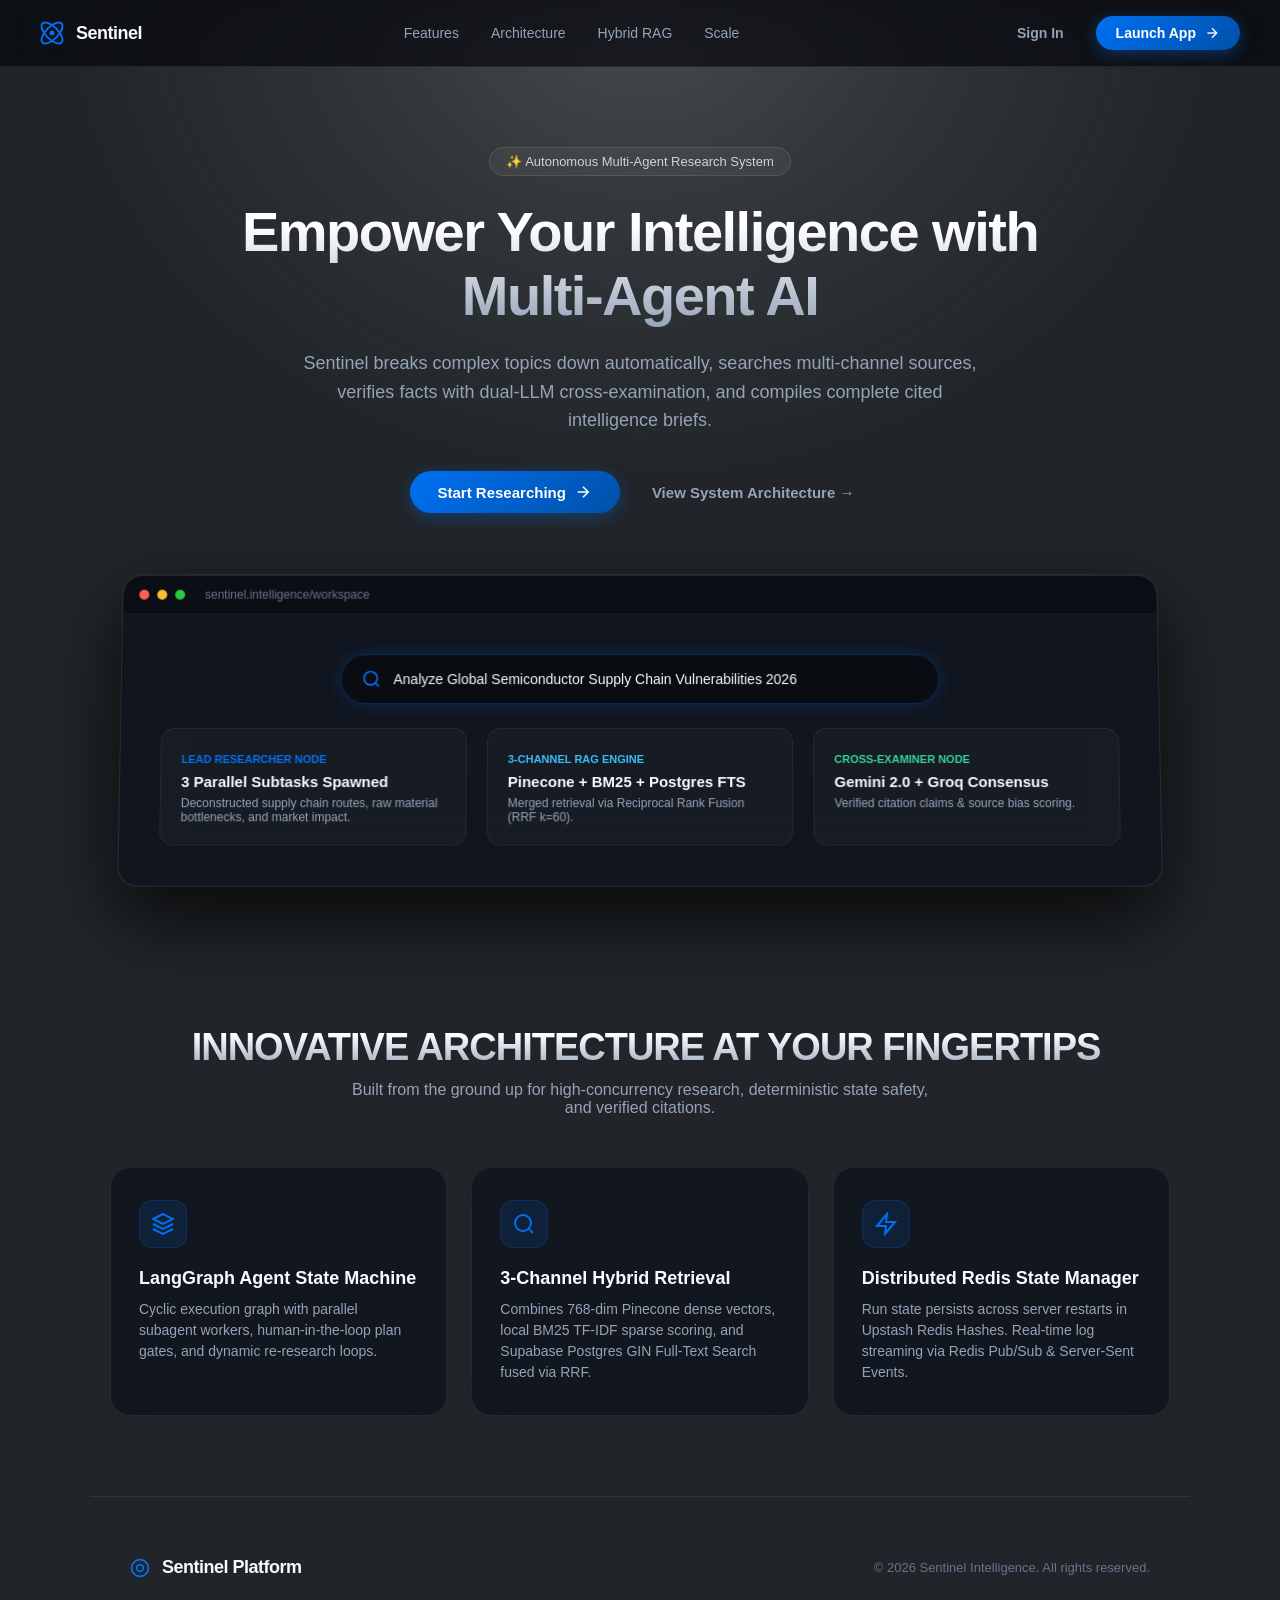
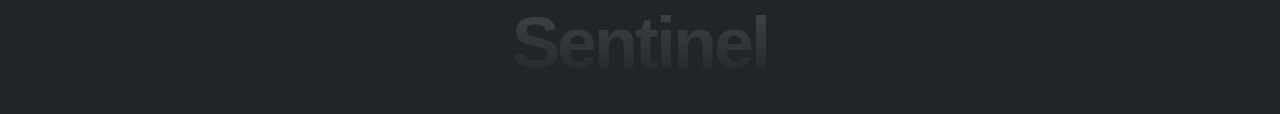
==== commit 54090762: "style(theme): apply Coolors 9-color palette (Bright Snow to Shadow Grey) across entire project UI an" ====
--- a/src/web/static/landing.html
+++ b/src/web/static/landing.html
@@ -13,11 +13,11 @@
             height: auto !important;
             min-height: 100vh;
             position: relative;
-            background: #06080d;
+            background: #212529;
         }
 
         body.light-theme.landing-body {
-            background: #f8fafc;
+            background: #FBF9FA;
         }
 
         /* Ambient Top Spotlight Light Beam */
@@ -29,14 +29,14 @@
             width: 100%;
             max-width: 1200px;
             height: 500px;
-            background: radial-gradient(ellipse at 50% 0%, rgba(255, 255, 255, 0.16) 0%, rgba(0, 112, 243, 0.15) 35%, rgba(0, 0, 0, 0) 70%);
+            background: radial-gradient(ellipse at 50% 0%, rgba(251, 249, 250, 0.18) 0%, rgba(233, 236, 239, 0.08) 35%, rgba(0, 0, 0, 0) 70%);
             pointer-events: none;
             z-index: 1;
             filter: blur(20px);
         }
 
         body.light-theme .top-spotlight {
-            background: radial-gradient(ellipse at 50% 0%, rgba(0, 112, 243, 0.15) 0%, rgba(148, 163, 184, 0.2) 40%, rgba(255, 255, 255, 0) 70%);
+            background: radial-gradient(ellipse at 50% 0%, rgba(73, 80, 87, 0.12) 0%, rgba(206, 212, 218, 0.25) 40%, rgba(251, 249, 250, 0) 70%);
         }
 
         .landing-nav {
--- a/src/web/static/style.css
+++ b/src/web/static/style.css
@@ -1,22 +1,33 @@
 @import url('Fonts/WEB/css/quicksand.css');
 
-/* Stark OLED Gemini Deep Research CSS System (Sentinel Blue Theme) */
+/* Stark OLED Gemini Deep Research CSS System (Coolors Palette Theme) */
 :root {
-    --bg-black: #060911;
-    --bg-sidebar: #0b101c;
-    --bg-card: rgba(13, 18, 28, 0.85);
-    --bg-card-hover: rgba(22, 32, 48, 0.85);
-    --bg-panel: rgba(13, 18, 28, 0.85);
-    --border-main: rgba(255, 255, 255, 0.08);
-    --border-card: rgba(255, 255, 255, 0.08);
+    /* Coolors Palette Tokens */
+    --color-bright-snow: #FBF9FA;
+    --color-platinum: #E9ECEF;
+    --color-alabaster-grey: #DEE2E6;
+    --color-pale-slate-light: #CED4DA;
+    --color-pale-slate-mid: #ADB5BD;
+    --color-slate-grey: #6C757D;
+    --color-iron-grey: #495057;
+    --color-gunmetal: #343A40;
+    --color-shadow-grey: #212529;
+
+    --bg-black: var(--color-shadow-grey);
+    --bg-sidebar: #191c1f;
+    --bg-card: rgba(52, 58, 64, 0.85);
+    --bg-card-hover: rgba(73, 80, 87, 0.85);
+    --bg-panel: rgba(52, 58, 64, 0.85);
+    --border-main: rgba(233, 236, 239, 0.12);
+    --border-card: rgba(233, 236, 239, 0.12);
     
-    --text-primary: #f8fafc;
-    --text-secondary: #cbd5e1;
-    --text-muted: #8E918F;
-    --text-link: #0070f3;
+    --text-primary: var(--color-bright-snow);
+    --text-secondary: var(--color-platinum);
+    --text-muted: var(--color-pale-slate-mid);
+    --text-link: var(--color-bright-snow);
     
-    --gemini-blue: #0070f3;
-    --gemini-purple: #888888;
+    --gemini-blue: var(--color-platinum);
+    --gemini-purple: var(--color-slate-grey);
     --gemini-red: #ee0000;
     
     --font-sans: 'Inter', -apple-system, BlinkMacSystemFont, "Segoe UI", Roboto, sans-serif;
@@ -25,21 +36,21 @@
 }
 
 body.light-theme {
-    --bg-black: #f8fafc;
-    --bg-sidebar: #f1f5f9;
+    --bg-black: var(--color-bright-snow);
+    --bg-sidebar: var(--color-platinum);
     --bg-card: #ffffff;
-    --bg-card-hover: #f8fafc;
+    --bg-card-hover: var(--color-alabaster-grey);
     --bg-panel: #ffffff;
-    --border-main: #e2e8f0;
-    --border-card: #e2e8f0;
+    --border-main: var(--color-pale-slate-light);
+    --border-card: var(--color-pale-slate-light);
     
-    --text-primary: #0f172a;
-    --text-secondary: #334155;
-    --text-muted: #64748b;
-    --text-link: #0070f3;
+    --text-primary: var(--color-shadow-grey);
+    --text-secondary: var(--color-iron-grey);
+    --text-muted: var(--color-slate-grey);
+    --text-link: var(--color-shadow-grey);
     
-    --gemini-blue: #0070f3;
-    --gemini-purple: #71717a;
+    --gemini-blue: var(--color-iron-grey);
+    --gemini-purple: var(--color-slate-grey);
     --gemini-red: #ee0000;
 }
 
@@ -52,19 +63,19 @@
 
 /* Custom sleek scrollbar style */
 ::-webkit-scrollbar {
-    width: 3px;
-    height: 3px;
+    width: 4px;
+    height: 4px;
 }
 ::-webkit-scrollbar-track {
     background: transparent;
 }
 ::-webkit-scrollbar-thumb {
-    background: rgba(255, 255, 255, 0.12);
-    border-radius: 1.5px;
+    background: rgba(233, 236, 239, 0.2);
+    border-radius: 2px;
     transition: background 0.2s ease;
 }
 ::-webkit-scrollbar-thumb:hover {
-    background: rgba(255, 255, 255, 0.25);
+    background: rgba(233, 236, 239, 0.4);
 }
 
 html {
@@ -75,7 +86,7 @@
 }
 
 body {
-    background: radial-gradient(circle at 50% 30%, #0b111e 0%, #050811 60%, #020307 100%);
+    background: radial-gradient(circle at 50% 30%, #343A40 0%, #212529 65%, #181b1e 100%);
     color: var(--text-primary);
     font-family: var(--font-sans);
     -webkit-font-smoothing: antialiased;
@@ -86,7 +97,7 @@
 }
 
 body.light-theme {
-    background: radial-gradient(circle at 50% 30%, #eff6ff 0%, #dbeafe 100%);
+    background: radial-gradient(circle at 50% 30%, #FBF9FA 0%, #E9ECEF 60%, #DEE2E6 100%);
 }
 
 /* App Wrapper Grid */
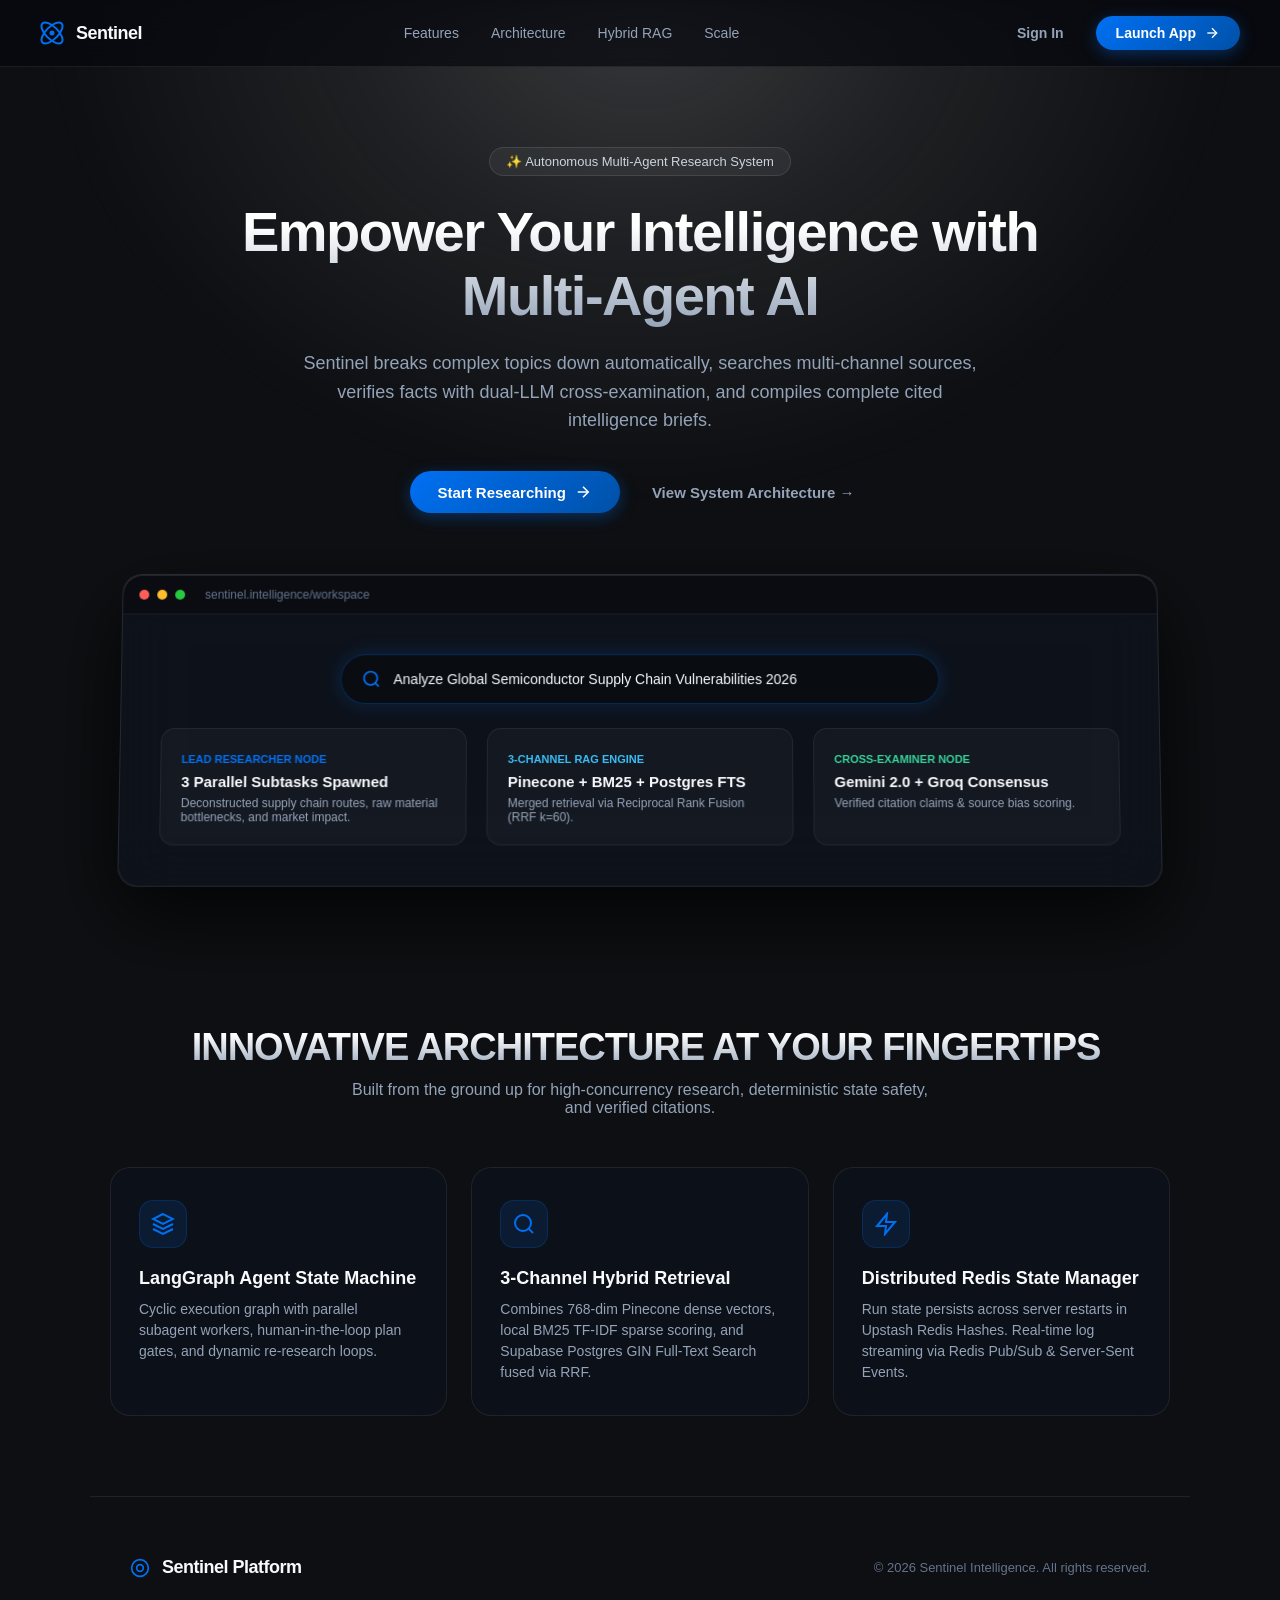
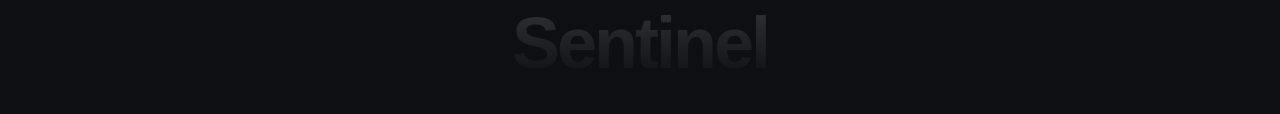
==== commit cb8128ae: "style(theme): adjust dark mode canvas to a deeper dark tone (#0d0f12)" ====
--- a/src/web/static/landing.html
+++ b/src/web/static/landing.html
@@ -13,7 +13,7 @@
             height: auto !important;
             min-height: 100vh;
             position: relative;
-            background: #212529;
+            background: #0d0f12;
         }
 
         body.light-theme.landing-body {
--- a/src/web/static/style.css
+++ b/src/web/static/style.css
@@ -13,13 +13,13 @@
     --color-gunmetal: #343A40;
     --color-shadow-grey: #212529;
 
-    --bg-black: var(--color-shadow-grey);
-    --bg-sidebar: #191c1f;
-    --bg-card: rgba(52, 58, 64, 0.85);
-    --bg-card-hover: rgba(73, 80, 87, 0.85);
-    --bg-panel: rgba(52, 58, 64, 0.85);
-    --border-main: rgba(233, 236, 239, 0.12);
-    --border-card: rgba(233, 236, 239, 0.12);
+    --bg-black: #0d0f12;
+    --bg-sidebar: #111317;
+    --bg-card: rgba(22, 26, 32, 0.88);
+    --bg-card-hover: rgba(34, 39, 48, 0.88);
+    --bg-panel: rgba(22, 26, 32, 0.88);
+    --border-main: rgba(233, 236, 239, 0.09);
+    --border-card: rgba(233, 236, 239, 0.09);
     
     --text-primary: var(--color-bright-snow);
     --text-secondary: var(--color-platinum);
@@ -70,12 +70,12 @@
     background: transparent;
 }
 ::-webkit-scrollbar-thumb {
-    background: rgba(233, 236, 239, 0.2);
+    background: rgba(233, 236, 239, 0.18);
     border-radius: 2px;
     transition: background 0.2s ease;
 }
 ::-webkit-scrollbar-thumb:hover {
-    background: rgba(233, 236, 239, 0.4);
+    background: rgba(233, 236, 239, 0.35);
 }
 
 html {
@@ -86,7 +86,7 @@
 }
 
 body {
-    background: radial-gradient(circle at 50% 30%, #343A40 0%, #212529 65%, #181b1e 100%);
+    background: radial-gradient(circle at 50% 25%, #1d2127 0%, #111317 60%, #090a0d 100%);
     color: var(--text-primary);
     font-family: var(--font-sans);
     -webkit-font-smoothing: antialiased;
